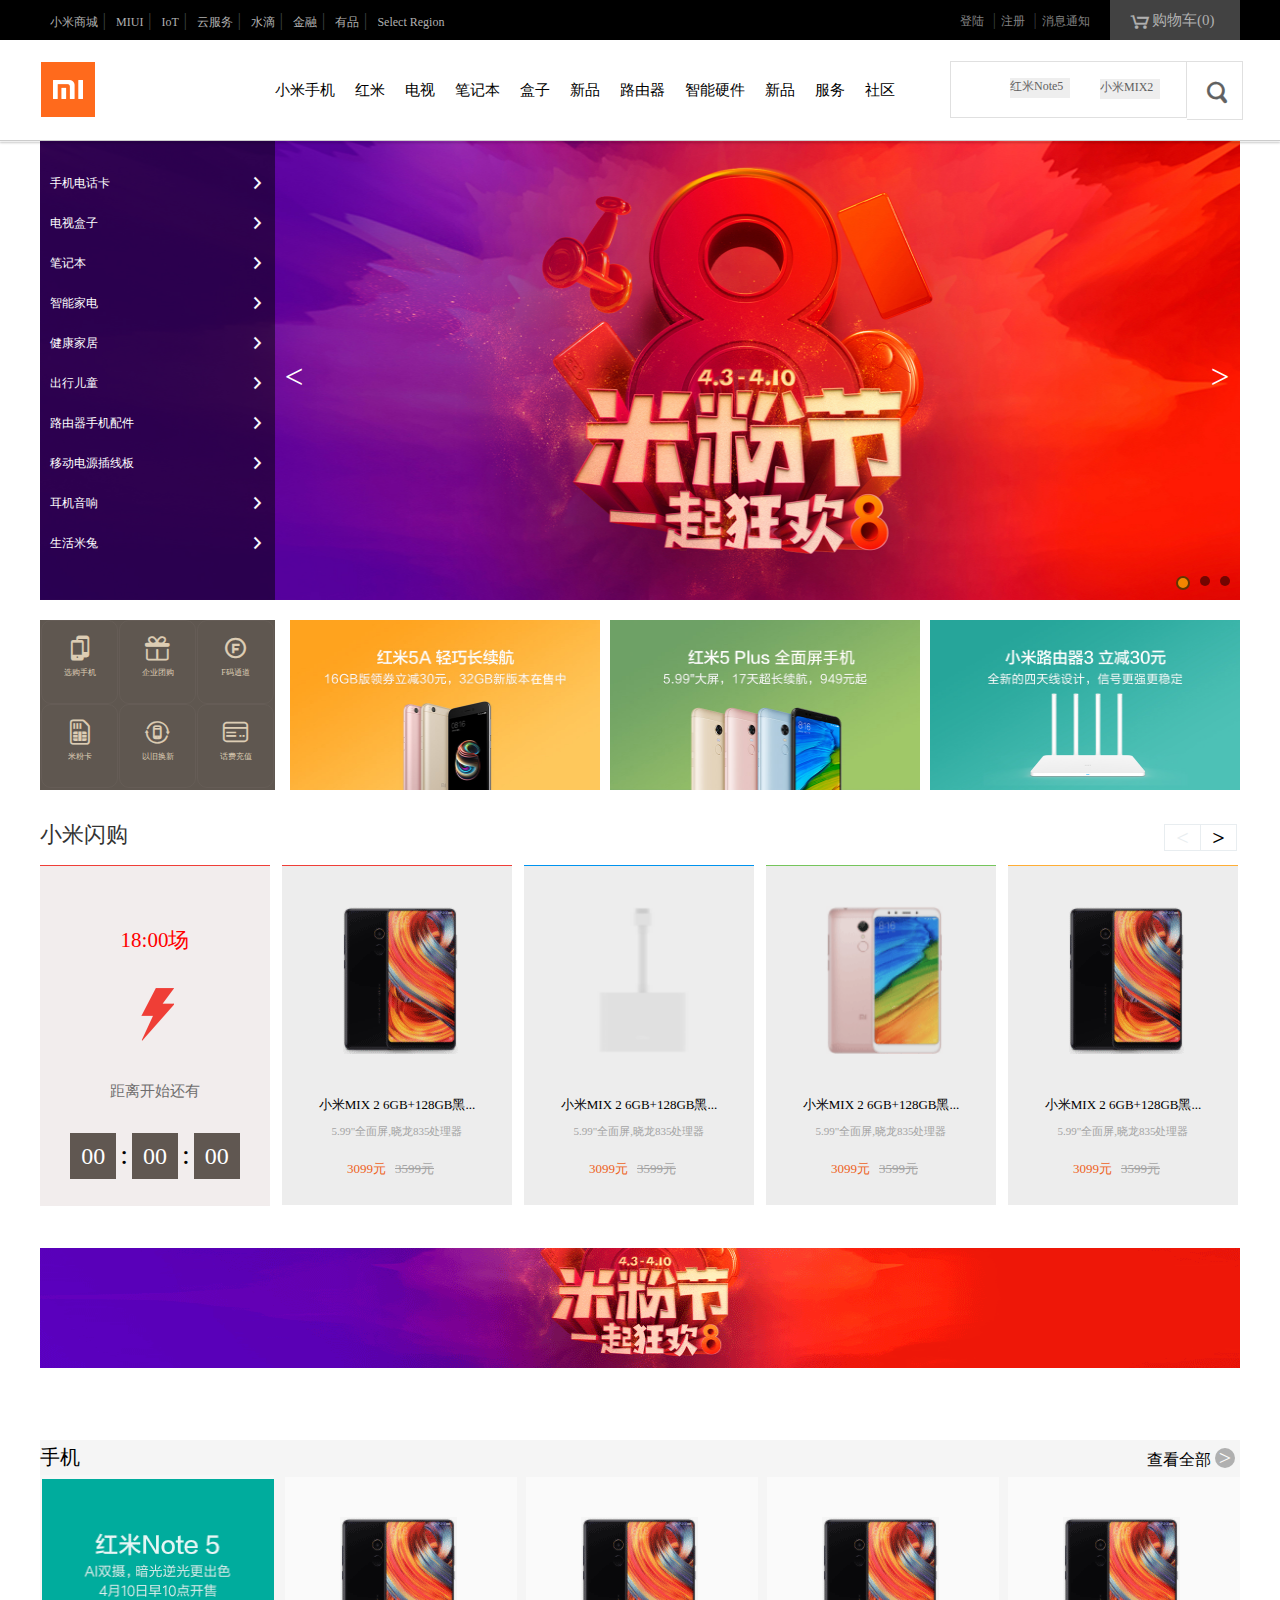
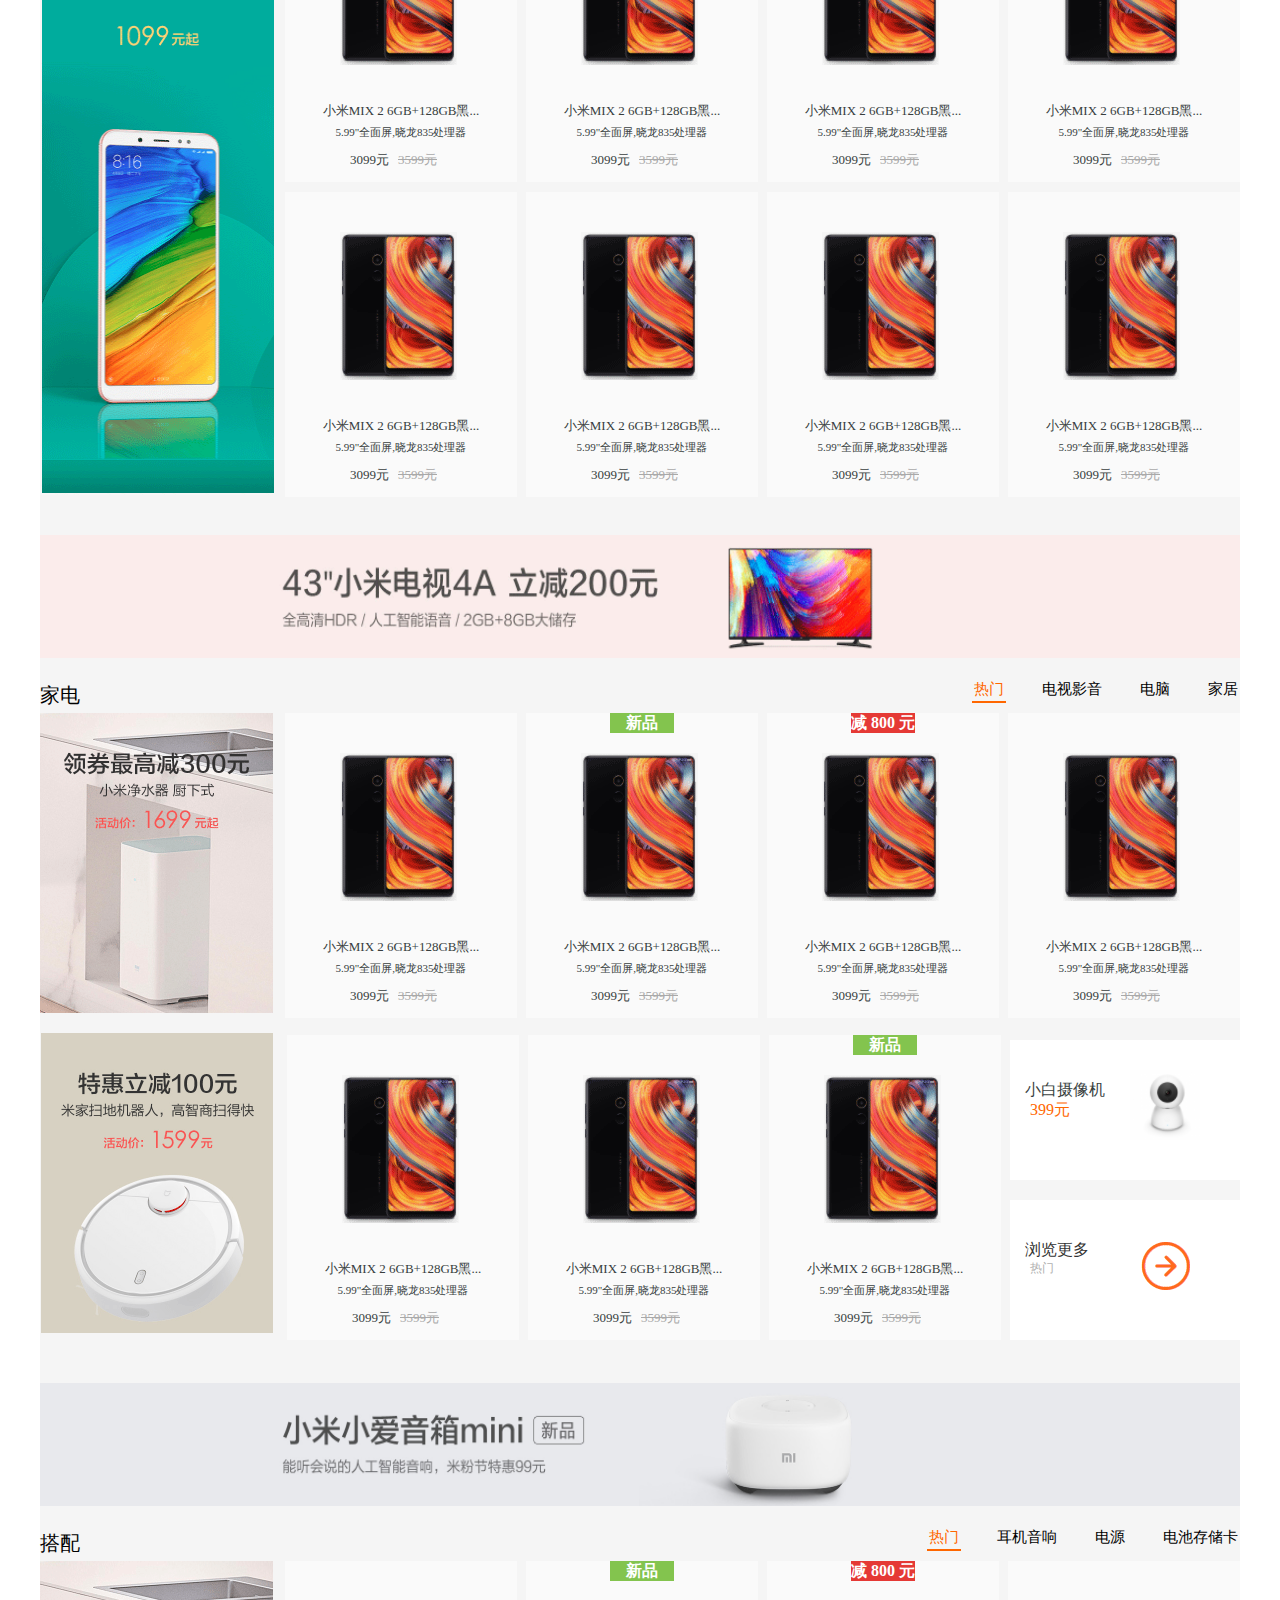
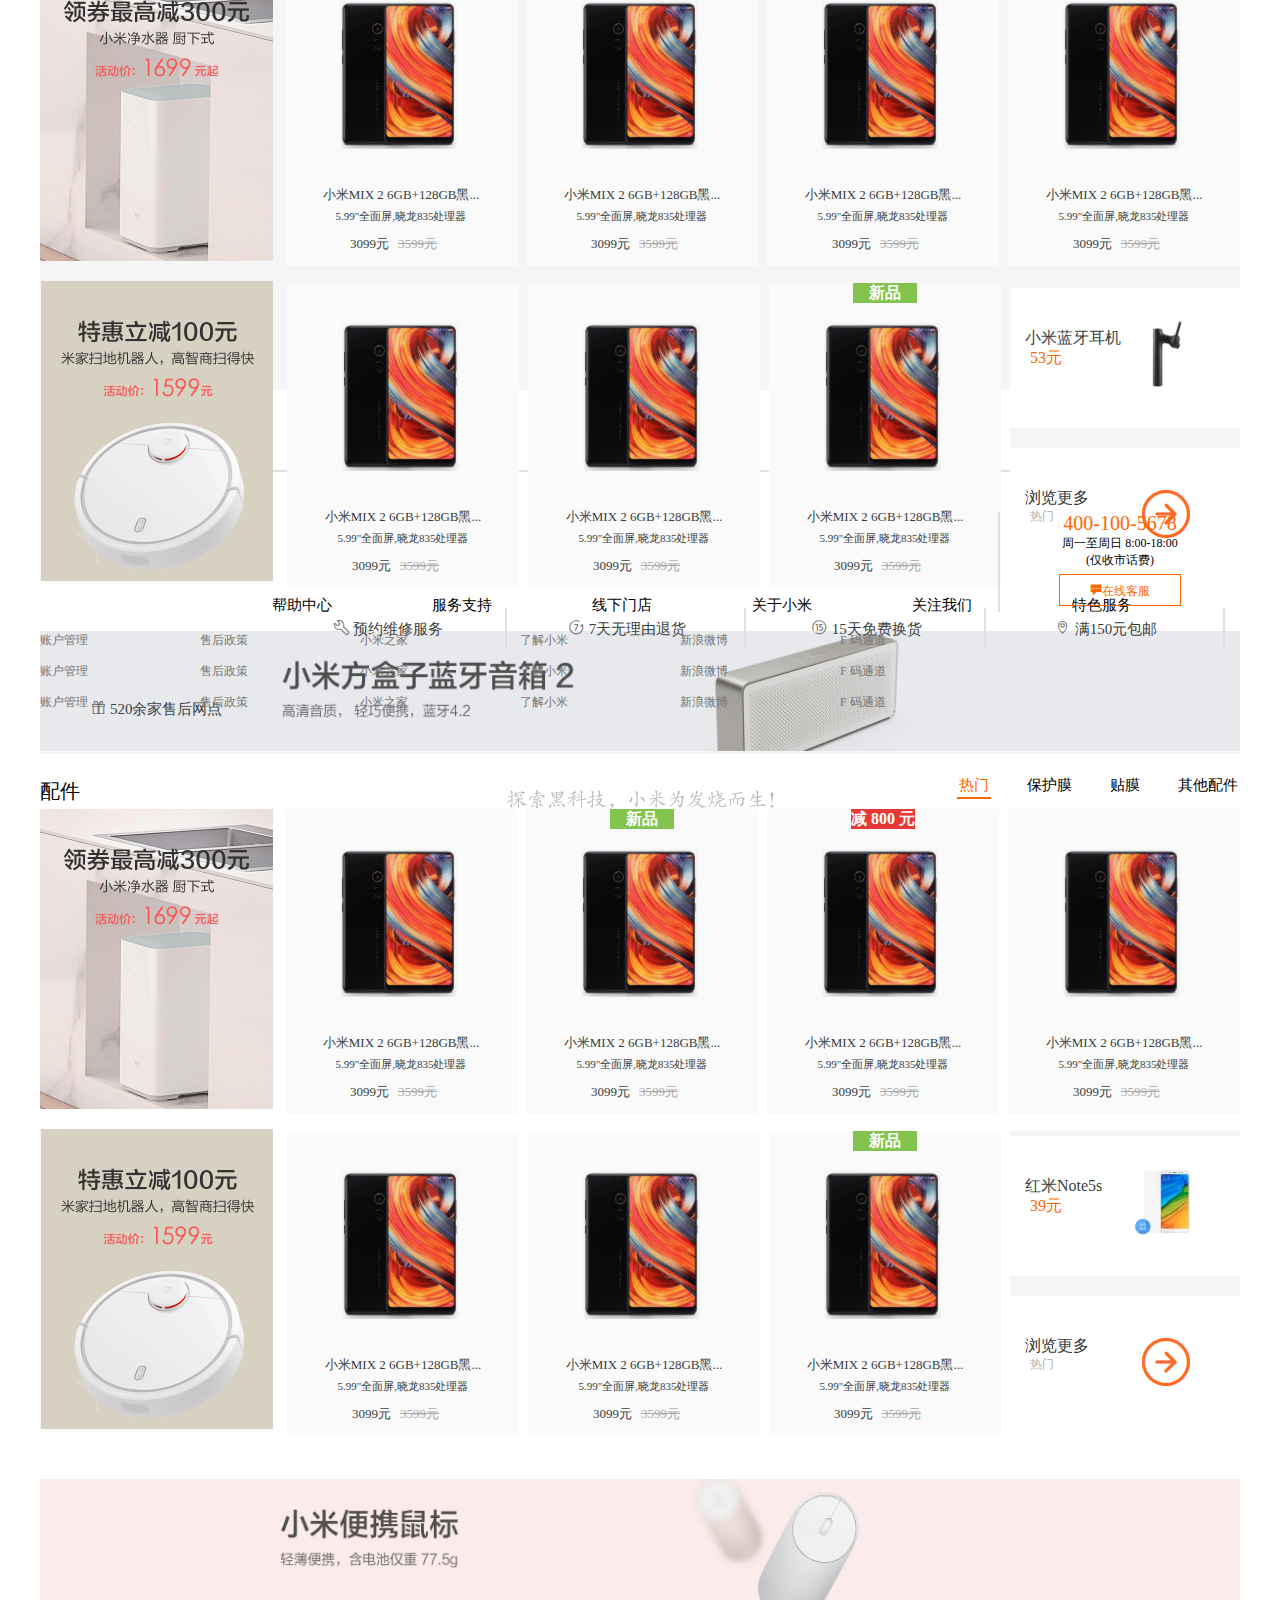
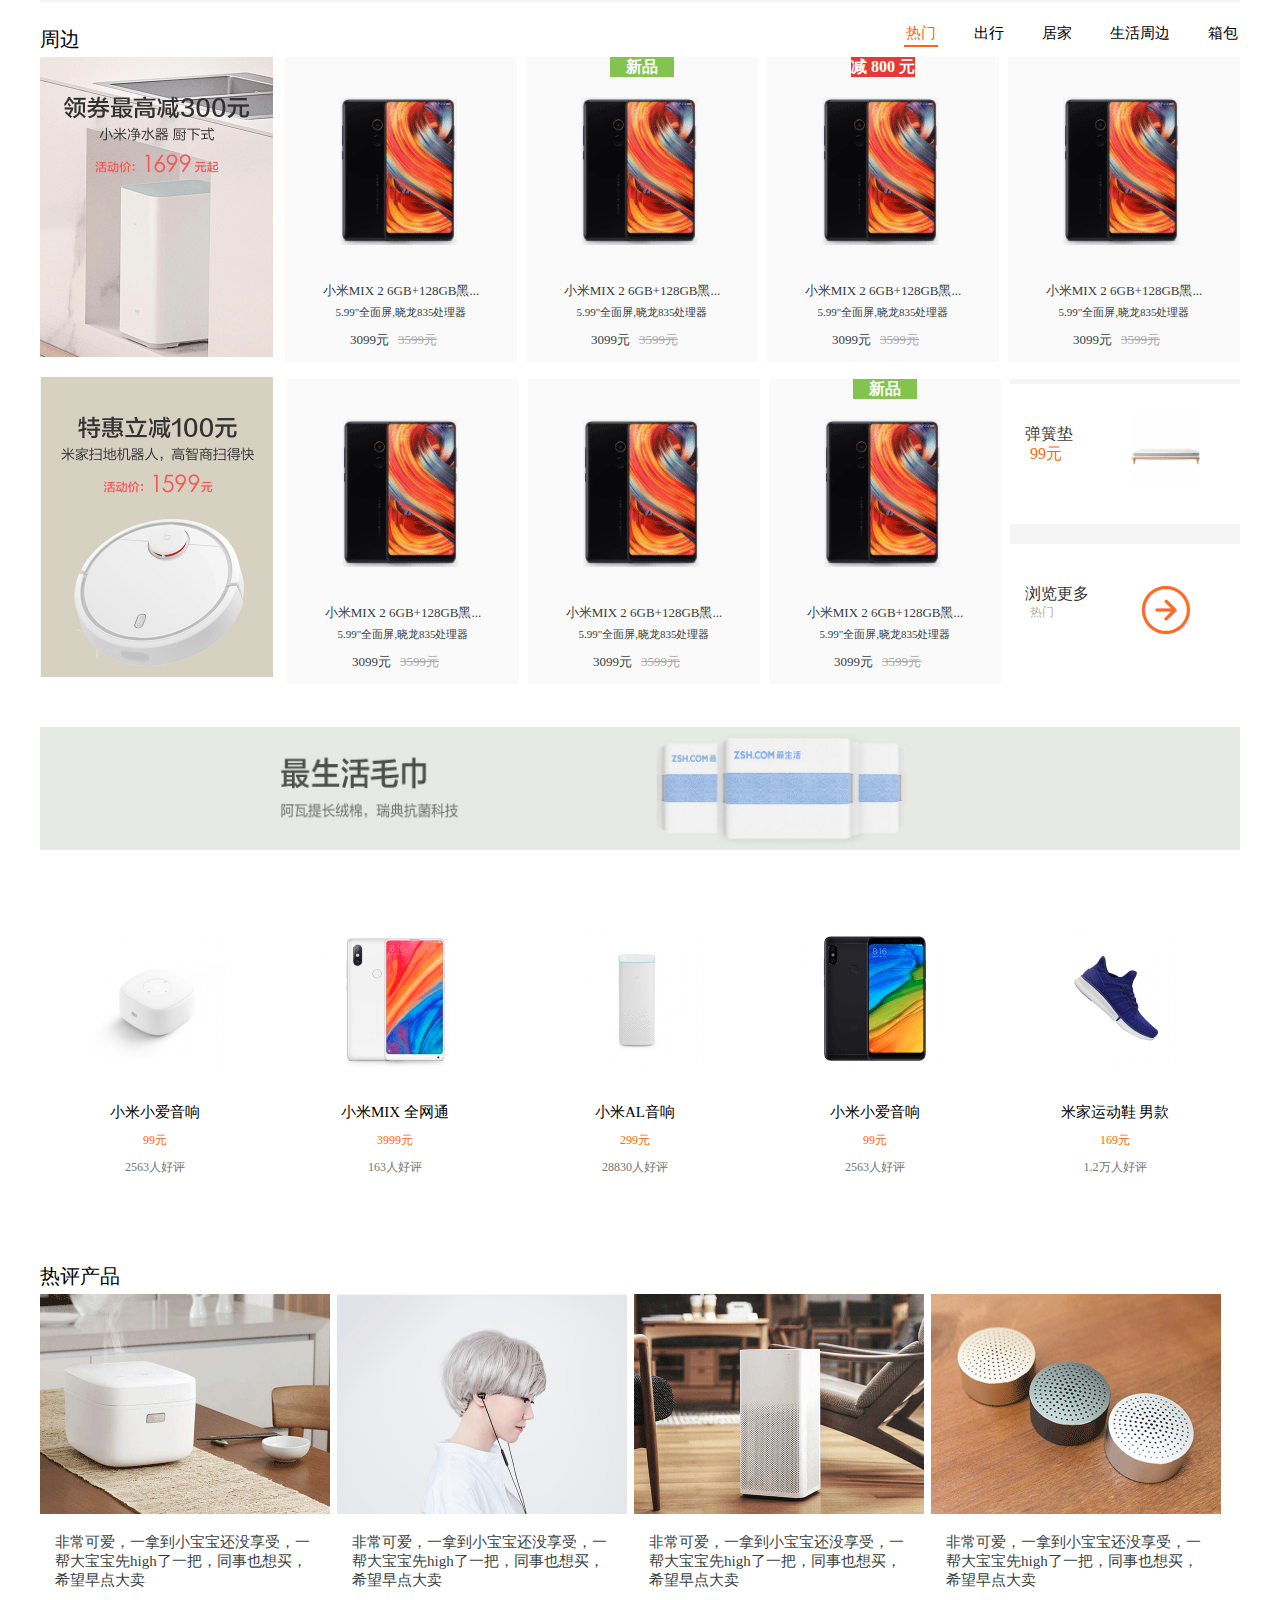
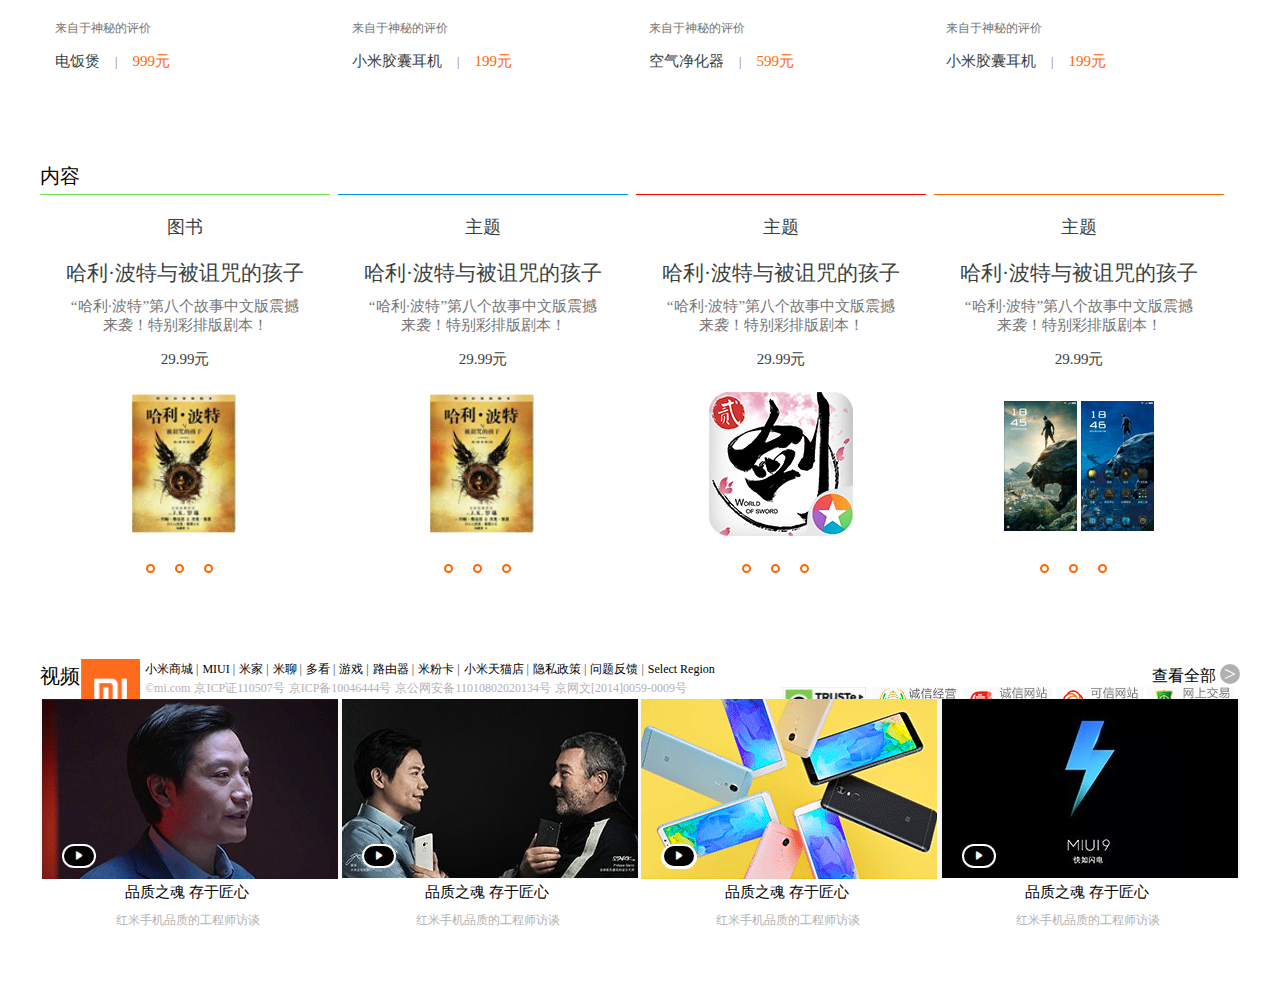
==== mi -dazuoye/index.html @ 3f73298d "mizuoye" ====
<!DOCTYPE html>
<html>
<head>
	<title>小米</title>
	<link rel="stylesheet" type="text/css" href="./css/index.css">
	<link rel="stylesheet" type="text/css" href="./css/font.css">
	<link rel="stylesheet" href="css/reset.css">
	<link rel="stylesheet" href="css/carousel.css">

</head>
<body>
	<div class="top">
		<div class="contenter">
		<ul class="biao1">


			<li><a href="#">小米商城</a> <span>|</span></li>
			<li><a href="#">MIUI</a> <span>|</span></li>
			<li><a href="#">IoT</a> <span>|</span></li>
			<li><a href="#">云服务</a> <span>|</span></li>
			<li><a href="#">水滴</a> <span>|</span></li>
			<li><a href="#">金融</a> <span>|</span></li>
			<li><a href="#">有品</a> <span>|</span></li>
			<li><a href="#">Select Region</a></li>
		</ul>
		<div class="cart-box">
			<div class="cart">
				<a href="#">
				    <i class="iconfont">&#xe60c;</i>
				    <div class="">购物车(0)</div>
				</a>
			</div>
			<div class="cart-content">
				<div class="loader"></div>
				<span class="empty-cart">购物车中没有商品</span>
			</div>
		</div>
		<div class="user">
		<ul>
			<li><a href="#">登陆</a> <span>|</span></li>
			<li><a href="#">注册</a> <span>|</span></li>
			<li><a href="#">消息通知</a> </li>
		</ul></div>
		
	</div>
<!-- 第一部分结束 -->



	<div class="head contenter">
		<div class="logo">
			<h1>  <a href="#"></a></h1>
		</div>
		<div class="nev">
			  <ul>
			  	<li><a href="">小米手机</a></li>
			  	<li><a href="">红米</a></li>
			  	<li><a href="">电视</a></li>
			  	<li><a href="">笔记本</a></li>	
				<li><a href="">盒子</a></li>
			  	<li><a href="">新品</a></li>
			  	<li><a href="">路由器</a></li>
			  	<li><a href="">智能硬件</a></li>
			  	<li><a href="">新品</a></li>
			  	<li><a href="">服务</a></li>
			  	<li><a href="">社区</a></li>
			  </ul>
			<div class="search">
				<input type="text" name="">
				<a href="#"> <span class="iconfont">&#xe616;</span> </a>
				<a href="#" class="mi1">红米Note5</a>
				<a href="#" class="mi2">小米MIX2</a>
				<ul class="list">
					<li>
						<span>小米</span>
						<span>52件</span>
					</li>
					<li>
						<span>小米</span>
						<span>52件</span>
					</li>
					<li>
						<span>小米</span>
						<span>52件</span>
					</li>
					<li>
						<span>小米</span>
						<span>52件</span>
					</li>
					<li>
						<span>小米</span>
						<span>52件</span>
					</li>
					<li>
						<span>小米</span>
						<span>52件</span>
					</li>
				</ul>
			</div>
		</div>
		<div class="nev-content">
			<div class="contenter">
				<div class="loader">	</div>
				<ul>
					<!-- <li>
						<div class="img-box">
							<img src="images/9_01.gif" alt="">
						</div>
						<p class="name">小米MIX 2S</p>
						<p class="price">3299元起</p>
						<span class="tag">热门</span>
					</li> -->
					
				
				</ul>
			</div>			
		</div>
		
	</div>
	<!-- — -logo-结束-->
	<div class="hot contenter">
		<div class="max">
				<div id="Carousel"></div>
			<ul class="list">
				<li><a href="#">手机电话卡</a><span class="iconfont">&#xe623;</span></li>
				<li><a href="#">电视盒子</a><span class="iconfont">&#xe623;</span></li>
				<li><a href="#">笔记本</a><span class="iconfont">&#xe623;</span></li>
				<li><a href="#">智能家电</a><span class="iconfont">&#xe623;</span></li>
				<li><a href="#">健康家居</a><span class="iconfont">&#xe623;</span></li>
				<li><a href="#">出行儿童</a><span class="iconfont">&#xe623;</span></li>
				<li><a href="#">路由器手机配件</a><span class="iconfont">&#xe623;</span></li>
				<li><a href="#">移动电源插线板</a><span class="iconfont">&#xe623;</span></li>
				<li><a href="#">耳机音响</a><span class="iconfont">&#xe623;</span></li>
				<li><a href="#">生活米兔</a><span class="iconfont">&#xe623;</span></li>
			</ul>
			<div class="max-content">
			<!-- 	<ul>
					<li>
						<img src="images/9_01.gif" alt="">
			
						<a href="#">小米MIX 2s</a>
					</li>
					<li>
						<img src="images/9_01.gif" alt="">
		
						<a href="#">小米MIX 2s</a>
					</li>
					<li>
						<img src="images/9_01.gif" alt="">
		
						<a href="#">小米MIX 2s</a>
					</li>
					<li>
						<img src="images/9_01.gif" alt="">
		
						<a href="#">小米MIX 2s</a>
					</li>
					<li>
						<img src="images/9_01.gif" alt="">
		
						<a href="#">小米MIX 2s</a>
					</li>
					<li>
						<img src="images/9_01.gif" alt="">
		
						<a href="#">小米MIX 2s</a>
					</li>
					<li>
						<img src="images/9_01.gif" alt="">
		
						<a href="#">小米MIX 2s</a>
					</li>
					<li>
						<img src="images/9_01.gif" alt="">
		
						<a href="#">小米MIX 2s</a>
					</li>
					<li>
						<img src="images/9_01.gif" alt="">
		
						<a href="#">小米MIX 2s</a>
					</li>
					<li>
						<img src="images/9_01.gif" alt="">
		
						<a href="#">小米MIX 2s</a>
					</li>
					<li>
						<img src="images/9_01.gif" alt="">
		
						<a href="#">小米MIX 2s</a>
					</li>
					<li>
						<img src="images/9_01.gif" alt="">
		
						<a href="#">小米MIX 2s</a>
					</li>
					<li>
						<img src="images/9_01.gif" alt="">
		
						<a href="#">小米MIX 2s</a>
					</li>
					<li>
						<img src="images/9_01.gif" alt="">
		
						<a href="#">小米MIX 2s</a>
					</li>
					<li>
						<img src="images/9_01.gif" alt="">
		
						<a href="#">小米MIX 2s</a>
					</li>
					<li>
						<img src="images/9_01.gif" alt="">
		
						<a href="#">小米MIX 2s</a>
					</li>
					<li>
						<img src="images/9_01.gif" alt="">
		
						<a href="#">小米MIX 2s</a>
					</li>
					<li>
						<img src="images/9_01.gif" alt="">
		
						<a href="#">小米MIX 2s</a>
					</li>
					<li>
						<img src="images/9_01.gif" alt="">
		
						<a href="#">小米MIX 2s</a>
					</li>
					<li>
						<img src="images/9_01.gif" alt="">
		
						<a href="#">小米MIX 2s</a>
					</li>

				</ul> -->
				<ul>
					
				</ul>
				
			</div>
			
		</div>
		<!-- 主视图完 -->

		<div class="box clearfix">
			<div class="logo2">
				<ul>
					<li><i class="iconfont">&#xe908;</i><span>选购手机</span></li>
					<li><i class="iconfont">&#xe905;</i><span>企业团购</span></li>
					<li><i class="iconfont">&#xe63f;</i><span>F码通道</span></li>
					<li><i class="iconfont">&#xe906;</i><span>米粉卡</span></li>
					<li><i class="iconfont">&#xe904;</i><span>以旧换新</span></li>
					<li><i class="iconfont">&#xe907;</i><span>话费充值</span></li>
				</ul>
			</div>
			<ul class="three">
				
				<li></li>
				<li></li>
				<li></li>
			</ul>
		
		</div>
		<div class="flashtop ">
			<h2 class="flash">小米闪购</h2>
			<div class="dd">
			<span>&lt;</span><span class="active">&gt;</span>
			</div>
		</div>
			<div class="flash2 ">
				<p class="tim">18:00场</p>
				<img src="./images/8.gif">
				<p class="tims">距离开始还有</p>
				<span class="time" >00</span>
				<span class="time2">:</span>
				<span class="time">44</span>
				<span class="time2">:</span>
				<span class="time">32</span>

			</div>
			<div class="product">
				<ul class="flash3">
					<li>
						<img src="./images/9_01.gif">
						<span class="wt1">小米MIX 2 6GB+128GB黑...</span>
						<span class="wt2">5.99"全面屏,晓龙835处理器</span>
						<span class="wt3">3099元</span>		
						<del class="wt4">3599元</del>
						<div class="hand"> <a href="#"></a></div>
					</li>
					<li>
						<img src="./images/9_03.gif">
						<span class="wt1">小米MIX 2 6GB+128GB黑...</span>
						<span class="wt2">5.99"全面屏,晓龙835处理器</span>
						<span class="wt3">3099元</span>		
						<del class="wt4">3599元</del>
						<div class="hand"> <a href="#"></a></div>
					</li>
					<li>
						<img src="./images/9_02.gif">
						<span class="wt1">小米MIX 2 6GB+128GB黑...</span>
						<span class="wt2">5.99"全面屏,晓龙835处理器</span>
						<span class="wt3">3099元</span>		
						<del class="wt4">3599元</del>
						<div class="hand"> <a href="#"></a></div>
					</li>
					<li>					
						<img src="./images/9_01.gif">
						<span class="wt1">小米MIX 2 6GB+128GB黑...</span>
						<span class="wt2">5.99"全面屏,晓龙835处理器</span>
						<span class="wt3">3099元</span>		
						<del class="wt4">3599元</del>
						<div class="hand"> <a href="#"></a></div>
					</li>
					<li>					
						<img src="./images/9_01.gif">
						<span class="wt1">小米MIX 2 6GB+128GB黑...</span>
						<span class="wt2">5.99"全面屏,晓龙835处理器</span>
						<span class="wt3">3099元</span>		
						<del class="wt4">3599元</del>
						<div class="hand"> <a href="#"></a></div>
					</li>
					<li>					
						<img src="./images/9_01.gif">
						<span class="wt1">小米MIX 2 6GB+128GB黑...</span>
						<span class="wt2">5.99"全面屏,晓龙835处理器</span>
						<span class="wt3">3099元</span>		
						<del class="wt4">3599元</del>
						<div class="hand"> <a href="#"></a></div>
					</li>
					<li>					
						<img src="./images/9_03.gif">
						<span class="wt1">小米MIX 2 6GB+128GB黑...</span>
						<span class="wt2">5.99"全面屏,晓龙835处理器</span>
						<span class="wt3">3099元</span>		
						<del class="wt4">3599元</del>
						<div class="hand"> <a href="#"></a></div>
					</li>
					<li>					
						<img src="./images/9_02.gif">
						<span class="wt1">小米MIX 2 6GB+128GB黑...</span>
						<span class="wt2">5.99"全面屏,晓龙835处理器</span>
						<span class="wt3">3099元</span>		
						<del class="wt4">3599元</del>
						<div class="hand"> <a href="#"></a></div>
					</li>
				</ul>
			</div>
			<div class="ad1"><img src="./images/10.gif"></div>
	</div>
	<div class="body contenter">
		<div class="title1">
			<span> 手机</span>
			<span>查看全部
				<p>></p>
			</span>
		</div>
		<div class="hong">
			<div class="hong1"> <img src="./images/11.gif"></div>
			<ul>
				<li class="body-mi">
					<img src="./images/9_01.gif">
					<span class="wt1">小米MIX 2 6GB+128GB黑...</span>
					<span class="wt2">5.99"全面屏,晓龙835处理器</span>
					<span class="wt3">3099元</span>		
					<del class="wt4">3599元</del>
					<div class="hand"> <a href="#"></a></div>
					
				</li>
				<li class="body-mi">
					<img src="./images/9_01.gif">
					<span class="wt1">小米MIX 2 6GB+128GB黑...</span>
					<span class="wt2">5.99"全面屏,晓龙835处理器</span>
					<span class="wt3">3099元</span>		
					<del class="wt4">3599元</del>
					<div class="hand"> <a href="#"></a></div>
				</li><li class="body-mi">
					<img src="./images/9_01.gif">
					<span class="wt1">小米MIX 2 6GB+128GB黑...</span>
					<span class="wt2">5.99"全面屏,晓龙835处理器</span>
					<span class="wt3">3099元</span>		
					<del class="wt4">3599元</del>
					<div class="hand"> <a href="#"></a></div>
				</li><li class="body-mi">
					<img src="./images/9_01.gif">
					<span class="wt1">小米MIX 2 6GB+128GB黑...</span>
					<span class="wt2">5.99"全面屏,晓龙835处理器</span>
					<span class="wt3">3099元</span>		
					<del class="wt4">3599元</del>
					<div class="hand"> <a href="#"></a></div>
				</li>
				<li class="body-mi">
					<img src="./images/9_01.gif">
					<span class="wt1">小米MIX 2 6GB+128GB黑...</span>
					<span class="wt2">5.99"全面屏,晓龙835处理器</span>
					<span class="wt3">3099元</span>		
					<del class="wt4">3599元</del>
					<div class="hand"> <a href="#"></a></div>

				</li>
				<li class="body-mi">
					<img src="./images/9_01.gif">
					<span class="wt1">小米MIX 2 6GB+128GB黑...</span>
					<span class="wt2">5.99"全面屏,晓龙835处理器</span>
					<span class="wt3">3099元</span>		
					<del class="wt4">3599元</del>
					<div class="hand"> <a href="#"></a></div>
				</li><li class="body-mi">
					<img src="./images/9_01.gif">
					<span class="wt1">小米MIX 2 6GB+128GB黑...</span>
					<span class="wt2">5.99"全面屏,晓龙835处理器</span>
					<span class="wt3">3099元</span>		
					<del class="wt4">3599元</del>
					<div class="hand"> <a href="#"></a></div>
				</li><li class="body-mi">
					<img src="./images/9_01.gif">
					<span class="wt1">小米MIX 2 6GB+128GB黑...</span>
					<span class="wt2">5.99"全面屏,晓龙835处理器</span>
					<span class="wt3">3099元</span>		
					<del class="wt4">3599元</del>
					<div class="hand"> <a href="#"></a></div>
				</li>
			</ul>
		</div>
<div class="ad2"><img src="./images/ad_03.gif"></div>

		<div class="title2">
			<span> 家电</span>
			<ul>
				<li class="active">热门</li>
				<li>电视影音</li>
				<li>电脑</li>
				<li>家居</li>
			</ul>
		</div>
		<div class="dian">
			<div  class="boxleft">
				<div class="dian1"> <img src="./images/12_19.gif"></div>
				<div class="dian1"> <img src="./images/12.gif"></div>
			</div>
		    <ul>
				<li class="body-mi">
					<img src="./images/9_01.gif">
					<span class="wt1">小米MIX 2 6GB+128GB黑...</span>
					<span class="wt2">5.99"全面屏,晓龙835处理器</span>
					<span class="wt3">3099元</span>		
					<del class="wt4">3599元</del>
					<div class="hand"> <a href="#"></a></div>
					<div class="float"> <a href="#">不错，打算再买一个。 <p>来自一个智障用户</p>    </a></div>
					
				</li><li class="body-mi  flag off-flag">
					<img src="./images/9_01.gif">
					<span class="wt1">小米MIX 2 6GB+128GB黑...</span>
					<span class="wt2">5.99"全面屏,晓龙835处理器</span>
					<span class="wt3">3099元</span>		
					<del class="wt4">3599元</del>
					<div class="hand"> <a href="#"></a></div>
					<div class="float"> <a href="#">不错，打算再买一个。 <p>来自一个智障用户</p>    </a></div>
				</li>
			</li><li class="body-mi  flag  new-flag">
					<img src="./images/9_01.gif">
					<span class="wt1">小米MIX 2 6GB+128GB黑...</span>
					<span class="wt2">5.99"全面屏,晓龙835处理器</span>
					<span class="wt3">3099元</span>		
					<del class="wt4">3599元</del>
					<div class="hand"> <a href="#"></a></div>
					<div class="float"> <a href="#">不错，打算再买一个。 <p>来自一个智障用户</p>    </a></div>

				</li></li><li class="body-mi">
					<img src="./images/9_01.gif">
					<span class="wt1">小米MIX 2 6GB+128GB黑...</span>
					<span class="wt2">5.99"全面屏,晓龙835处理器</span>
					<span class="wt3">3099元</span>		
					<del class="wt4">3599元</del>
					<div class="hand"> <a href="#"></a></div>
					<div class="float"> <a href="#">不错，打算再买一个。 <p>来自一个智障用户</p>    </a></div>

				</li></li><li class="body-mi">
					<div  class="boxtop">
					
						<span class="zi">小白摄像机</span>
						<span class="price">399元</span>
						
					
						<img src="./images/13.1.gif">
				
						<div class="hand1"> <a href="#"></a></div>
					</div>
					
					<div class="boxbtm">
						<span class="zi">浏览更多</span>
						<span class="price">热门</span>
						
					
						<img src="./images/13.gif">
				
						<div class="hand1"> <a href="#"></a></div>
					</div>
					
				</li></li><li class="body-mi flag new-flag">
					<img src="./images/9_01.gif">
					<span class="wt1">小米MIX 2 6GB+128GB黑...</span>
					<span class="wt2">5.99"全面屏,晓龙835处理器</span>
					<span class="wt3">3099元</span>		
					<del class="wt4">3599元</del>
					<div class="hand"> <a href="#"></a></div>
					<div class="float"> <a href="#">不错，打算再买一个。 <p>来自一个智障用户</p>    </a></div>

				</li></li><li class="body-mi">
					<img src="./images/9_01.gif">
					<span class="wt1">小米MIX 2 6GB+128GB黑...</span>
					<span class="wt2">5.99"全面屏,晓龙835处理器</span>
					<span class="wt3">3099元</span>		
					<del class="wt4">3599元</del>
					<div class="hand"> <a href="#"></a></div>
					<div class="float"> <a href="#">不错，打算再买一个。 <p>来自一个智障用户</p>    </a></div>

				</li></li><li class="body-mi">
					<img src="./images/9_01.gif">
					<span class="wt1">小米MIX 2 6GB+128GB黑...</span>
					<span class="wt2">5.99"全面屏,晓龙835处理器</span>
					<span class="wt3">3099元</span>		
					<del class="wt4">3599元</del>
					<div class="hand"> <a href="#"></a></div>
					<div class="float"> <a href="#">不错，打算再买一个。 <p>来自一个智障用户</p>    </a></div>


				</li>
		</div>
		<div class="ad3"><img src="./images/ad_04.gif"></div>

	<div class="title2">
			<span> 搭配</span>
			<ul>
				<li>热门</li>
				<li>耳机音响</li>
				<li>电源</li>
				<li>电池存储卡</li>
			</ul>
		</div>
		<div class="dian">
			<div  class="boxleft">
				<div class="dian1"> <img src="./images/12_19.gif"></div>
				<div class="dian1"> <img src="./images/12.gif"></div>
			</div>
		    <ul>
				<li class="body-mi">
					<img src="./images/9_01.gif">
					<span class="wt1">小米MIX 2 6GB+128GB黑...</span>
					<span class="wt2">5.99"全面屏,晓龙835处理器</span>
					<span class="wt3">3099元</span>		
					<del class="wt4">3599元</del>
					<div class="hand"> <a href="#"></a></div>
					<div class="float"> <a href="#">不错，打算再买一个。 <p>来自一个智障用户</p>    </a></div>
					
				</li><li class="body-mi  flag off-flag">
					<img src="./images/9_01.gif">
					<span class="wt1">小米MIX 2 6GB+128GB黑...</span>
					<span class="wt2">5.99"全面屏,晓龙835处理器</span>
					<span class="wt3">3099元</span>		
					<del class="wt4">3599元</del>
					<div class="hand"> <a href="#"></a></div>
					<div class="float"> <a href="#">不错，打算再买一个。 <p>来自一个智障用户</p>    </a></div>
				</li>
			</li><li class="body-mi  flag  new-flag">
					<img src="./images/9_01.gif">
					<span class="wt1">小米MIX 2 6GB+128GB黑...</span>
					<span class="wt2">5.99"全面屏,晓龙835处理器</span>
					<span class="wt3">3099元</span>		
					<del class="wt4">3599元</del>
					<div class="hand"> <a href="#"></a></div>
					<div class="float"> <a href="#">不错，打算再买一个。 <p>来自一个智障用户</p>    </a></div>

				</li></li><li class="body-mi">
					<img src="./images/9_01.gif">
					<span class="wt1">小米MIX 2 6GB+128GB黑...</span>
					<span class="wt2">5.99"全面屏,晓龙835处理器</span>
					<span class="wt3">3099元</span>		
					<del class="wt4">3599元</del>
					<div class="hand"> <a href="#"></a></div>
					<div class="float"> <a href="#">不错，打算再买一个。 <p>来自一个智障用户</p>    </a></div>

				</li></li><li class="body-mi">
					<div  class="boxtop">
					
						<span class="zi">小米蓝牙耳机</span>
						<span class="price">53元</span>
						
					
						<img src="./images/13_2.gif">
				
						<div class="hand1"> <a href="#"></a></div>
					</div>
					
					<div class="boxbtm">
						<span class="zi">浏览更多</span>
						<span class="price">热门</span>
						
					
						<img src="./images/13.gif">
				
						<div class="hand1"> <a href="#"></a></div>
					</div>
					
				</li></li><li class="body-mi flag new-flag">
					<img src="./images/9_01.gif">
					<span class="wt1">小米MIX 2 6GB+128GB黑...</span>
					<span class="wt2">5.99"全面屏,晓龙835处理器</span>
					<span class="wt3">3099元</span>		
					<del class="wt4">3599元</del>
					<div class="hand"> <a href="#"></a></div>
					<div class="float"> <a href="#">不错，打算再买一个。 <p>来自一个智障用户</p>    </a></div>

				</li></li><li class="body-mi">
					<img src="./images/9_01.gif">
					<span class="wt1">小米MIX 2 6GB+128GB黑...</span>
					<span class="wt2">5.99"全面屏,晓龙835处理器</span>
					<span class="wt3">3099元</span>		
					<del class="wt4">3599元</del>
					<div class="hand"> <a href="#"></a></div>
					<div class="float"> <a href="#">不错，打算再买一个。 <p>来自一个智障用户</p>    </a></div>

				</li></li><li class="body-mi">
					<img src="./images/9_01.gif">
					<span class="wt1">小米MIX 2 6GB+128GB黑...</span>
					<span class="wt2">5.99"全面屏,晓龙835处理器</span>
					<span class="wt3">3099元</span>		
					<del class="wt4">3599元</del>
					<div class="hand"> <a href="#"></a></div>
					<div class="float"> <a href="#">不错，打算再买一个。 <p>来自一个智障用户</p>    </a></div>


				</li>
		</div>
		<div class="ad3 "><img src="./images/ad_06.gif"></div>
<div class="title2">
			<span> 配件</span>
			<ul>
				<li>热门</li>
				<li>保护膜</li>
				<li>贴膜</li>
				<li>其他配件</li>
			</ul>
		</div>
		<div class="dian">
			<div  class="boxleft">
				<div class="dian1"> <img src="./images/12_19.gif"></div>
				<div class="dian1"> <img src="./images/12.gif"></div>
			</div>
		    <ul>
				<li class="body-mi">
					<img src="./images/9_01.gif">
					<span class="wt1">小米MIX 2 6GB+128GB黑...</span>
					<span class="wt2">5.99"全面屏,晓龙835处理器</span>
					<span class="wt3">3099元</span>		
					<del class="wt4">3599元</del>
					<div class="hand"> <a href="#"></a></div>
					<div class="float"> <a href="#">不错，打算再买一个。 <p>来自一个智障用户</p>    </a></div>
					
				</li><li class="body-mi  flag off-flag">
					<img src="./images/9_01.gif">
					<span class="wt1">小米MIX 2 6GB+128GB黑...</span>
					<span class="wt2">5.99"全面屏,晓龙835处理器</span>
					<span class="wt3">3099元</span>		
					<del class="wt4">3599元</del>
					<div class="hand"> <a href="#"></a></div>
					<div class="float"> <a href="#">不错，打算再买一个。 <p>来自一个智障用户</p>    </a></div>
				</li>
			</li><li class="body-mi  flag  new-flag">
					<img src="./images/9_01.gif">
					<span class="wt1">小米MIX 2 6GB+128GB黑...</span>
					<span class="wt2">5.99"全面屏,晓龙835处理器</span>
					<span class="wt3">3099元</span>		
					<del class="wt4">3599元</del>
					<div class="hand"> <a href="#"></a></div>
					<div class="float"> <a href="#">不错，打算再买一个。 <p>来自一个智障用户</p>    </a></div>

				</li></li><li class="body-mi">
					<img src="./images/9_01.gif">
					<span class="wt1">小米MIX 2 6GB+128GB黑...</span>
					<span class="wt2">5.99"全面屏,晓龙835处理器</span>
					<span class="wt3">3099元</span>		
					<del class="wt4">3599元</del>
					<div class="hand"> <a href="#"></a></div>
					<div class="float"> <a href="#">不错，打算再买一个。 <p>来自一个智障用户</p>    </a></div>

				</li></li><li class="body-mi">
					<div  class="boxtop">
					
						<span class="zi">红米Note5s</span>
						<span class="price">39元</span>
						
					
						<img src="./images/13_3.gif">
				
						<div class="hand1"> <a href="#"></a></div>
					</div>
					
					<div class="boxbtm">
						<span class="zi">浏览更多</span>
						<span class="price">热门</span>
						
					
						<img src="./images/13.gif">
				
						<div class="hand1"> <a href="#"></a></div>
					</div>
					
				</li></li><li class="body-mi flag new-flag">
					<img src="./images/9_01.gif">
					<span class="wt1">小米MIX 2 6GB+128GB黑...</span>
					<span class="wt2">5.99"全面屏,晓龙835处理器</span>
					<span class="wt3">3099元</span>		
					<del class="wt4">3599元</del>
					<div class="hand"> <a href="#"></a></div>
					<div class="float"> <a href="#">不错，打算再买一个。 <p>来自一个智障用户</p>    </a></div>

				</li></li><li class="body-mi">
					<img src="./images/9_01.gif">
					<span class="wt1">小米MIX 2 6GB+128GB黑...</span>
					<span class="wt2">5.99"全面屏,晓龙835处理器</span>
					<span class="wt3">3099元</span>		
					<del class="wt4">3599元</del>
					<div class="hand"> <a href="#"></a></div>
					<div class="float"> <a href="#">不错，打算再买一个。 <p>来自一个智障用户</p>    </a></div>

				</li></li><li class="body-mi">
					<img src="./images/9_01.gif">
					<span class="wt1">小米MIX 2 6GB+128GB黑...</span>
					<span class="wt2">5.99"全面屏,晓龙835处理器</span>
					<span class="wt3">3099元</span>		
					<del class="wt4">3599元</del>
					<div class="hand"> <a href="#"></a></div>
					<div class="float"> <a href="#">不错，打算再买一个。 <p>来自一个智障用户</p>    </a></div>


				</li>
		</div>
		<div class="ad3 "><img src="./images/ad_07.gif"></div>
		<div class="title2">
			<span> 周边</span>
			<ul>
				<li>热门</li>
				<li>出行</li>
				<li>居家</li>
				<li>生活周边</li>
				<li>箱包</li>
			</ul>
		</div>
		<div class="dian">
			<div  class="boxleft">
				<div class="dian1"> <img src="./images/12_19.gif"></div>
				<div class="dian1"> <img src="./images/12.gif"></div>
			</div>
		    <ul>
				<li class="body-mi">
					<img src="./images/9_01.gif">
					<span class="wt1">小米MIX 2 6GB+128GB黑...</span>
					<span class="wt2">5.99"全面屏,晓龙835处理器</span>
					<span class="wt3">3099元</span>		
					<del class="wt4">3599元</del>
					<div class="hand"> <a href="#"></a></div>
					<div class="float"> <a href="#">不错，打算再买一个。 <p>来自一个智障用户</p>    </a></div>
					
				</li><li class="body-mi  flag off-flag">
					<img src="./images/9_01.gif">
					<span class="wt1">小米MIX 2 6GB+128GB黑...</span>
					<span class="wt2">5.99"全面屏,晓龙835处理器</span>
					<span class="wt3">3099元</span>		
					<del class="wt4">3599元</del>
					<div class="hand"> <a href="#"></a></div>
					<div class="float"> <a href="#">不错，打算再买一个。 <p>来自一个智障用户</p>    </a></div>
				</li>
			</li><li class="body-mi  flag  new-flag">
					<img src="./images/9_01.gif">
					<span class="wt1">小米MIX 2 6GB+128GB黑...</span>
					<span class="wt2">5.99"全面屏,晓龙835处理器</span>
					<span class="wt3">3099元</span>		
					<del class="wt4">3599元</del>
					<div class="hand"> <a href="#"></a></div>
					<div class="float"> <a href="#">不错，打算再买一个。 <p>来自一个智障用户</p>    </a></div>

				</li></li><li class="body-mi">
					<img src="./images/9_01.gif">
					<span class="wt1">小米MIX 2 6GB+128GB黑...</span>
					<span class="wt2">5.99"全面屏,晓龙835处理器</span>
					<span class="wt3">3099元</span>		
					<del class="wt4">3599元</del>
					<div class="hand"> <a href="#"></a></div>
					<div class="float"> <a href="#">不错，打算再买一个。 <p>来自一个智障用户</p>    </a></div>

				</li></li><li class="body-mi">
					<div  class="boxtop">
					
						<span class="zi">弹簧垫</span>
						<span class="price">99元</span>
						
					
						<img src="./images/13_4.gif">
				
						<div class="hand1"> <a href="#"></a></div>
					</div>
					
					<div class="boxbtm">
						<span class="zi">浏览更多</span>
						<span class="price">热门</span>
						
					
						<img src="./images/13.gif">
				
						<div class="hand1"> <a href="#"></a></div>
					</div>
					
				</li></li><li class="body-mi flag new-flag">
					<img src="./images/9_01.gif">
					<span class="wt1">小米MIX 2 6GB+128GB黑...</span>
					<span class="wt2">5.99"全面屏,晓龙835处理器</span>
					<span class="wt3">3099元</span>		
					<del class="wt4">3599元</del>
					<div class="hand"> <a href="#"></a></div>
					<div class="float"> <a href="#">不错，打算再买一个。 <p>来自一个智障用户</p>    </a></div>

				</li></li><li class="body-mi">
					<img src="./images/9_01.gif">
					<span class="wt1">小米MIX 2 6GB+128GB黑...</span>
					<span class="wt2">5.99"全面屏,晓龙835处理器</span>
					<span class="wt3">3099元</span>		
					<del class="wt4">3599元</del>
					<div class="hand"> <a href="#"></a></div>
					<div class="float"> <a href="#">不错，打算再买一个。 <p>来自一个智障用户</p>    </a></div>

				</li></li><li class="body-mi">
					<img src="./images/9_01.gif">
					<span class="wt1">小米MIX 2 6GB+128GB黑...</span>
					<span class="wt2">5.99"全面屏,晓龙835处理器</span>
					<span class="wt3">3099元</span>		
					<del class="wt4">3599元</del>
					<div class="hand"> <a href="#"></a></div>
					<div class="float"> <a href="#">不错，打算再买一个。 <p>来自一个智障用户</p>    </a></div>


				</li>
		</div>
		<div class="ad3 "><img src="./images/ad_08.gif"></div>

		<div class="flashtop ">
			<h2 class="flash">为你推荐</h2>
			<div class="dd">
			<span>&lt;</span><span>&gt;</span>
			</div>
		</div>
		<div class="remd">
			<ul class="re">
				<li>
					<img src="./images/remd_1.gif">
					<span>小米小爱音响</span>
					<span>99元</span>
					<span>2563人好评</span>	
					<div class="hand2"><a href="#"></a></div>
				</li>
				<li>
					<img src="./images/remd_2.gif">
					<span>小米MIX 全网通</span>
					<span>3999元</span>
					<span>163人好评</span>	
				</li><li>
					<img src="./images/remd_3.gif">
					<span>小米AL音响</span>
					<span>299元</span>
					<span>28830人好评</span>	
					<div class="hand2"><a href="#"></a></div>
				</li>
				<li>
					<img src="./images/remd_5.gif">
					<span>小米小爱音响</span>
					<span>99元</span>
					<span>2563人好评</span>	
					<div class="hand2"><a href="#"></a></div>
				</li><li>
					<img src="./images/remd_4.gif">
					<span>米家运动鞋  男款</span>
					<span>169元</span>
					<span>1.2万人好评</span>	
					<div class="hand2"><a href="#"></a></div>
				</li>
			</ul>
			
		</div>
		<div class="title3">
			<span> 热评产品</span>
			<span>
			
			</span>
		</div>
		<div class="hotpin">
			<ul>
				<li><img src="./images/pin_1.gif">
					<span>非常可爱，一拿到小宝宝还没享受，一帮大宝宝先high了一把，同事也想买，希望早点大卖</span>
					<span>来自于神秘的评价</span><span>电饭煲</span><span>|</span><span>999元</span>
				</li>
				<li>
					<img src="./images/pin_2.gif">
					<span>非常可爱，一拿到小宝宝还没享受，一帮大宝宝先high了一把，同事也想买，希望早点大卖</span>
					<span>来自于神秘的评价</span><span>小米胶囊耳机</span><span>|</span><span>199元</span>
				</li>
				<li>
					<img src="./images/pin_3.gif">
					<span>非常可爱，一拿到小宝宝还没享受，一帮大宝宝先high了一把，同事也想买，希望早点大卖</span>
					<span>来自于神秘的评价</span><span>空气净化器</span><span>|</span><span>599元</span>
				</li>
				<li>
					<img src="./images/pin_4.gif">
					<span>非常可爱，一拿到小宝宝还没享受，一帮大宝宝先high了一把，同事也想买，希望早点大卖</span>
					<span>来自于神秘的评价</span><span>小米胶囊耳机</span><span>|</span><span>199元</span>
				</li>
			</ul>
		</div>


		<div class="title3">
			<span> 内容</span>	
			<span>
			
			</span>		
		</div>
		<div class="hotnei">
			<ul>
				<li>
					<span>图书</span>
					<span>哈利·波特与被诅咒的孩子</span>
					<span>“哈利·波特”第八个故事中文版震撼来袭！特别彩排版剧本！ </span>
					<span>29.99元</span>
					<img src="./images/nei_2.gif">
					<div></div><div></div><div></div>
				</li>
				<li>
					<span>主题</span>
					<span>哈利·波特与被诅咒的孩子</span>
					<span>“哈利·波特”第八个故事中文版震撼来袭！特别彩排版剧本！ </span>
					<span>29.99元</span>
						<img src="./images/nei_2.gif">
					<div></div><div></div><div></div>
				</li>
				<li>
					<span>主题</span>
					<span>哈利·波特与被诅咒的孩子</span>
					<span>“哈利·波特”第八个故事中文版震撼来袭！特别彩排版剧本！ </span>
					<span>29.99元</span>
						<img src="./images/nei_3.gif">
					<div></div><div></div><div></div>
				</li>
				<li>
					<span>主题</span>
					<span>哈利·波特与被诅咒的孩子</span>
					<span>“哈利·波特”第八个故事中文版震撼来袭！特别彩排版剧本！ </span>
					<span>29.99元</span>
						<img src="./images/nei_4.gif">
					<div></div><div></div><div></div>
				</li>
			</ul>
		</div>
		<div class="title3">
			<span> 视频</span>
			<span>查看全部
				<p>></p>
			</span>
		</div>
		<ul class="movie"  id="mv">
			<li><img src="./images/13_10.gif">
				<span><i class="iconfont">&#xe601;</i></span>
<a href="#" class="aa">品质之魂 存于匠心</a>
<p> 红米手机品质的工程师访谈</p>
			</li>	
			<li><img src="./images/13_11.gif">
					<span><i class="iconfont">&#xe601;</i></span>
					<a href="#" class="aa">品质之魂 存于匠心</a>
<p> 红米手机品质的工程师访谈</p></li>	
			<li><img src="./images/13_12.gif">
					<span><i class="iconfont">&#xe601;</i></span>
					<a href="#" class="aa">品质之魂 存于匠心</a>
<p> 红米手机品质的工程师访谈</p></li>
			<li><img src="./images/13_13.gif">
					<span><i class="iconfont">&#xe601;</i></span>
					<a href="#"  class="aa">品质之魂 存于匠心</a>
<p> 红米手机品质的工程师访谈</p></li>
		
			
		</ul>
	</div>



	<div class="end1 contenter">
		<div class="end contenter">
			<ul >
				<li><i class="iconfont">&#xe634;</i> <span>预约维修服务</span></li>
				<li><i class="iconfont">&#xe635;</i> <span>7天无理由退货</span></li>
				<li><i class="iconfont">&#xe636;</i> <span>15天免费换货</span></li>
				<li><i class="iconfont">&#xe637;</i> <span>满150元包邮</span></li>
				<li><i class="iconfont">&#xe638;</i> <span>520余家售后网点</span></li>
			</ul>
		</div>
		<div class="ends contenter">
		<ul  class="endtop">
			<li>帮助中心</li><li>服务支持</li><li>线下门店</li><li>关于小米</li><li>关注我们</li><li>特色服务</li>
		</ul>

		<ul  class="endbody">
			<li><a>账户管理</a></li><li><a>售后政策</a></li><li><a>小米之家</a></li><li><a>了解小米</a></li><li><a>新浪微博</a></li><li><a>F 码通道</a></li>
		</ul>
		<ul  class="endbody">
			<li><a>账户管理</a></li><li><a>售后政策</a></li><li><a>小米之家</a></li><li><a>了解小米</a></li><li><a>新浪微博</a></li><li><a>F 码通道</a></li>
		</ul>
		<ul  class="endbody">
			<li><a>账户管理</a></li><li><a>售后政策</a></li><li><a>小米之家</a></li><li><a>了解小米</a></li><li><a>新浪微博</a></li><li><a>F 码通道</a></li>
		</ul>
			<div class="call">
			<span class="call1">400-100-5678</span>
			<span class="call2">周一至周日 8:00-18:00</span>
			<span class="call3">(仅收市话费)</span>
			<div class="kefu">
				<a href="#"><i class="iconfont">&#xe600;</i>在线客服</a>
			</div>
		</div>

	</div>
	<div class="endend contenter">
		<div class="endleft">
				<div class="logoend">
					<img src="./images/1.gif">
				</div>
				<div class="enda">
					<ul>
					
						<li><a href="#">小米商城</a> <span>|</span></li>
						<li><a href="#">MIUI</a> <span>|</span></li>
						<li><a href="#">米家</a> <span>|</span></li>
						<li><a href="#">米聊</a> <span>|</span></li>
						<li><a href="#">多看</a> <span>|</span></li>
						<li><a href="#">游戏</a> <span>|</span></li>
						<li><a href="#">路由器</a> <span>|</span></li>
						<li><a href="#">米粉卡</a> <span>|</span></li>
						<li><a href="#">小米天猫店</a> <span>|</span></li>
						<li><a href="#">隐私政策</a> <span>|</span></li>
						<li><a href="#">问题反馈</a> <span>|</span></li>
						<li><a href="#">Select Region</a></li>
						<li><a href="#">©mi.com</a></li>
						<li><a href="#">京ICP证110507号</a> </li>
						<li><a href="#">京ICP备10046444号 </a> </li>
						<li><a href="#">京公网安备11010802020134号</a></li>
						<li><a href="#">京网文[2014]0059-0009号</a></li>
					</ul>
				<p>违法和不良信息举报电话：185-0130-1238，本网站所列数据，除特殊说明，所有数据均出自我司实验室测试</p>
				</div>

		</div>
		<div class="endright">
					<a href="#"><img src="./images/end1.gif"></a>
					<a href="#"><img src="./images/end2.gif"></a>
					<a href="#"><img src="./images/end3.gif"></a>
					<a href="#"> <img src="./images/end4.gif"></a>
					<a href="#"><img src="./images/end5.gif"></a>
		</div>

	

	</div>
		
</div>
<div class="endendend">
		<!-- 探索黑科技，小米为发烧而生！ -->
	</div>


</body>
<script src="js/data.js"></script>
<script src="js/tool.js"></script>
<script src="js/index.js"></script>

</html>
---- mi -dazuoye/css/index.css ----
a{
	text-decoration: none;
	font-size: 12px;
}
.contenter{
width: 1200px;
height: 40px;
margin-left: auto;
margin-right: auto;
}

  .clearfix:after{
        content: "";
        clear: both;
        display: block;
        height: 0px;
        visibility: hidden;
    }
    .clearfix{
        *zoom:1;
    }

	.loader{
			position: relative;
			width: 4px;
			height: 20px;
			background: #ff6700;
			margin: 0 auto;
			transform: scale(1,1);
			display: none;
			animation: sport 0.3s linear 0.5s infinite alternate-reverse ;
			/*animation:动画的名称 动画的执行时间 动画的速度 延迟时间 动画的执行次数 是否执行往返动画;*/
	}
	.loader:after,
	.loader:before{
	content: '';
	width: 4px;
	height: 20px;
	background: #ff6700;
	position: absolute;
	top: 50%;
	left: 50%;
	}
	.loader:after{
		margin: -10px 0 0 6px ;
		transform: scale(1,0.5);
		animation: sport 0.3s linear 0.3s infinite alternate-reverse ;
	}
	.loader:before{
		margin: -10px 0 0 -10px;
		transform: scale(1,0.3);
		animation: sport 0.3s linear 0.3s infinite alternate-reverse ;
	}

	@keyframes sport{ 
		from{
			opacity: 0.2;
			transform: scale(1,0.5);
		}
		to{
			opacity: 1;
			transform: scale(1,1);

		}
	}







*{
	margin: 0;
	padding: 0;
}
.top{

	height: 40px;
	background-color: #000;
	color: white;
}
 .top .contenter .biao1{
 	width: 450px;
 	height: 40px;
 	line-height: 40px;
 	text-align: center;
 	float: left;

 	
 }
  .top .contenter .biao1 li{
  	list-style: none;
 	float: left;
 	 color: white;
 	 font-size: 18px;
 	 color: white;
 	 margin-left: 10px;
 	
  }
    .top .contenter ul li span{
    	color: #393f3f;
    }
  .top .contenter ul li a{
  	color:#b0b0b0;

  }
 .top .contenter ul li a:hover{
 	color: white;
 }

.top .contenter .cart-box{
	position: relative;
}
  .top .contenter .cart-box .cart-content{
	position: absolute;
	width: 200px;
	height: 0px;
	/*background: red;*/
	z-index: 666;
	background: #fff;

	top: 40px;
	right: 0px;
	/*display: none;*/
	box-shadow: 0px 2px 10px rgba(0,0,0,0.25);
	overflow: hidden;
	/*这一句会让全部展开完，他才会加载显示加载图标*/
}


.top .contenter .cart{
	width: 130px;
	height: 40px;
	float: right;
	background-color: #424242;

	line-height: 40px;

/*	background-color: pink;*/
}
.top .contenter .cart a{
  	color:#b0b0b0;
}
.top .contenter .cart  i{
	font-size: 20px;
	height: 40px;
	line-height: 40px;
	float: left;
	margin-left: 20px;
}
.top .contenter .cart div{
	height: 40px;
	line-height: 40px;
	float: left;
	margin-left: 2px;
		font-size: 15px;

}
.top .contenter .cart:hover{
	/*color: #ff6700;*/
	cursor: pointer;
						/*变成小手*/
}
.cart-box .cart-content {

	width: 300px;
	height: 300px;
	background: #fff;
	position: absolute;
	top: 40px;
	right: 0px;
	z-index: 666;

	


}
.cart-box .empty-cart{
	color: #000;
	margin-top: 40px;
	display: none;
	text-align: center;
}
.cart-box .cart-content .loader{
	margin-top: 40px;

}



.top .contenter .user{
	width: 150px;
	height: 40px;
	/*background-color: yellow;*/
	float: right;
}
.top .contenter .user li{
	list-style: none;
	float: left;
	
	height: 40px;
	line-height: 40px;
	color: gray;
}
.top .contenter .user li span{
	margin-left: 0.3em;margin-right: 0.3em;
	color: #393f3f;
}

.top .contenter .user li a{
	color: gray;
}
.top .contenter .user li:hover a{
	color: white;
}
/*黑色部分结束*/







.head{
	width: 1200px;
	height: 100px;
	/*background-color: red;*/
}
.head .logo {
	/*width: 55px;*/
	/*height: 55px;*/
	/*border: 1px solid #000;*/
	float: left;
}
.head .logo h1 a {
	display: inline-block;
	width: 55px;
	height: 55px;
	margin-top:22px ;
	background-image: url(../images/1.gif);

}

.head .nev ul {
	width: 650px;
	height:100px;
	float: left;
	margin-left: 160px;
	/*display: inline-block;*/
}
.head .nev ul li{


	line-height: 100px;
	list-style: none;
	float: left;

	margin-left: 20px;
}
.head .nev ul li a{
		color: #000;
		font-size: 15px;
}
.head .nev ul li a:hover{
		color: #ff6700;
}
.head .nev .search{
	width: 290px;
	height: 55px;
	margin-top: 22px;
	float: right;
	/*background-color: yellow;*/
	position: relative;
	/*border: 1px solid #616161;*/
}
.head .nev .search  input{
	height:55px;
	width: 235px;
	position: absolute;
	top: -1px;
	border: 1px solid #e0e0e0;

}
.head .nev .search  a:nth-of-type(1){
	width: 55px;
	height: 57px;
	position: absolute;
		right: -3px;
		top: -1px;
	border-top: 1px solid #e0e0e0;
	border-bottom:1px solid #e0e0e0;
	border-right: 1px solid #e0e0e0;
}
.head .nev .search  a:nth-of-type(1):hover{

	/*border: 1px solid red;*/
		background-color: #ff6700;

		
}
.head .nev .search span:hover{
		color: white;
}
.head .nev .search .iconfont{
	width: 55px;
	height: 55px;
	font-size:30px;
	color: #616161;
	position: absolute;
	right: -15px;
	top: 15px;
	
}

.head .nev .search .mi1{
	top: 16px;
	left: 60px;
}
.head .nev .search .mi2{
	top: -3px;
	left: 150px;
}
.head .nev .search .mi1,.head .nev .search .mi2{
	background-color: #eeeeee;
	color: #616161;
	position: relative;
	display: block;
	width: 60px;
	height: 20px;
	
}
.head .nev .search a:hover{
	color: #ff6700;
}

.nev .search .list{
	width: 238px;
	height: 200px;
	border: 1px solid #ff6700;
	z-index: 555;
	position: absolute;
	top: 57px;
	left: 0px;
	margin: 0;
	background: #fff;
/*	box-shadow: 0px 2px 10px;*/
	overflow: hidden;
	display: none;
}
.nev .search .list li:hover{
	background: #ccc;
	opacity: 0.3;

}
.nev .search .list li{
	width: 100%;
	height: 30px;
	line-height: 30px;
	padding: 0px 10px 5px  10px;
	cursor: pointer;
	margin: 0px;
	box-sizing: border-box;
	
font-size: 12px;

	}
.nev .search .list li span:last-child {
float: right;
color: #ccc;
}
.nev .search .list li span:first-child {
		color: #000;
float: left;
}



.head  .nev-content{
	width: 100%;
	height: 0px;
	background: white;
	position: absolute;
	border-top: 1px solid #ccc;
	top: 140px;
	left: 0;
	z-index: 955;
	box-shadow: 0px 2px 2px rgba(0,0,0,0.3);
	overflow: hidden;
}

.head .nev-content .loader{
	margin-top: 80px;
	display: none;
}
.head .nev-content li{
	width: 180px;
	height: 220px;
	float: left;
	position: relative;
}
.head .nev-content li .img-box{
	width: 100%;
	height: 100px;
	margin-top: 40px;
	border-right: 1px solid #ccc;
	text-align: center;
	/*background: #000;*/
}
.head .nev-content li:last-child .img-box{
	border-right:none;
}
.head .nev-content li .img-box img{
	width: 80px;
	height: 100px;
}
.head .nev-content li p{
	text-align: center;
	margin-top: 5px;
	font-size: 15px;
	color: #000;

}
.head .nev-content li .tag{
	width: 50px;
	height: 20px;
	border: 1px solid #ff6700;
	text-align: center;;
	line-height: 20px;
	margin-left: -25px;
	position: absolute;
	top:5px;
	left:50%;
}
.head .nev-content li .price{
	color: #ff6700;
}



/*------------第二部分结束---------------------*/
.hot{
	width: 1200px;
	height: 1250px;
	position: relative;
	/*background-color: pink;*/
}
.hot .max {
	width: 1200px;
	height: 460px;

	/*position: relative;*/
}
.hot .max  #Carousel{
	width: 1200px;
	height: 460px;

	position: absolute;
}

#Carousel .leftBtn{
	left: 234px;
}

#Carousel .leftBtn:hover,#Carousel .rightBtn:hover{

background: rgba(0,0,0,0.5);
}
#Carousel .leftBtn,#Carousel .rightBtn{

	width: 40px;
	height: 50px;
line-height: 45px;
font-size: 33px;
background: none;
font-weight: 100;
/*细线*/
}
#Carousel .bottomBtn  li{

	width: 10px;
	height: 10px;
}
#Carousel .bottomBtn  li.active{

	border: 2px solid  rgba(0,0,0,0.6)
}




.hot .max  .list {
	width: 235px;
	height: 420px;
	background-color:rgba(0,0,0,0.5);
	position: absolute;
	top: 0px;
	z-index: 555;
	padding-top: 25px;
	padding-bottom: 15px;
}

.hot .max  ul li{
	height: 40px;
	position: relative;
}
.hot .max  .list li a{
	color: white;
	position: absolute;
	top: 10px;
	left: 10px;
}
.hot .max  .list li span{
	color: white;
	position: absolute;
	right: 10px;
	top: 10px;
}
.hot .max  ul li:hover{
	background-color: #ff6700;
}
/*-----------*/
.hot .max  .btn1{
	width: 40px;
	height:70px;
	background-color: red;
	position: absolute;
	background-color: rgba(0,0,0,0);
	top: 170px;
	left: 235px;
	z-index: 2;
	color: gray;
}
.hot .max  .btn1 i{
	width: 40px;
	height:70px;
	font-size: 40px;
	text-align: center;
	line-height: 70px;

}

.hot .max  .btn2{
	width: 40px;
	height:70px;
	background-color: red;
	position: absolute;
	top: 170px;
	right: 0px;
	background-color: rgba(0,0,0,0);
	z-index: 2;
	color: gray;
}
.hot .max  .btn2 i{
	width: 40px;
	height:70px;
	font-size: 40px;
	text-align: center;
	line-height: 70px;
}
.hot .max  .btn1:hover,.hot .max  .btn2:hover{
	background-color: rgba(0,0,0,0.5);
	color: white;
}
.hot .max  .r1{
	width: 10px;
	height: 10px;
	border-radius: 50%;
	background-color: #591207;
	border: 1px solid #b55952;
	position: absolute;
	right: 80px;
	bottom: 20px;
	z-index: 2;
}.hot .max  .r2{
	width: 10px;
	height: 10px;
	border-radius: 50%;
	background-color: #591207;
	border: 1px solid #b55952;
	position: absolute;
	right: 60px;
	bottom: 20px;
	z-index: 2;
}.hot .max  .r3{
	width: 10px;
	height: 10px;
	border-radius: 50%;
	background-color: #591207;
	border: 1px solid #b55952;
	position: absolute;
	right: 40px;
	bottom: 20px;
	z-index: 2;
}
.hot .max  .r1:hover{
	background-color: gray;

	 }
.hot .max  .r2:hover{
	background-color: gray;

	 }
.hot .max  .r3:hover{
	background-color: gray;

	 }
.hot .max  .r3:hover ~.pic{
	background-image: url(../images/4.jpg);
	 }
	 


.max .max-content{
	position: absolute;
	top: 0px;
	left: 234px;
	width: 700px;
	height: 460px;
	box-sizing: border-box;
	box-shadow: 0px 1px 2px rgba(0,0,0,0.2);
	background: #fff;
	z-index: 500;
	box-sizing: border-box;
	display: none;

}
.max .max-content ul li{
	display: inline-block;
	margin-top: 20px; 
	float: left;
	margin-left: 5px;
	height: 70px;
	/*border: 1px solid #000;*/
}
.max .max-content ul li:hover{
	background: #fff;
}
.max .max-content ul li img{
	width: 60px;
	height: 80px;
	float: left;
}

.hot .max .max-content ul li a{
margin-top: 30px;
	color: #000;
float: left;
background: #fff;
/*border: 1px solid #000;*/
}
.hot .max .max-content ul li a:hover{
color: #ff6700;



}

	 /*大图完成*/
.hot .box .logo2{
	margin-right: 3px;
	margin-top: 20px;
	width: 235px;
	height:170px;
	background-color: #5f5750;
	float: left;
}
.hot .box .logo2 ul li{
	list-style: none;
	float: left;
	margin-left: 1px;
	width: 75px;
	height:82px;
	border: 1px solid rgba(102,94,87,0.8);
	text-align: center;
	border-radius: 10px;
	
}

.hot .box .logo2  ul li  i{
	margin: 15px 15px 0px;
	font-size: 25px;
	display: block;
	color: #ddcdb4;
}	
.hot .box .logo2  ul li  span{
	color: #ddcdb4;
	font-size: 8px;
} 
.hot .box .logo2  ul li:hover i , .hot .box .logo2  ul li:hover span{
color: white;
}

/*放图片*/
.hot .box .three li {
	display: inline-block;
	margin-top: 20px;
	margin-left: 10px;
	width: 310px;
	height:170px;

	background-color: red;
	float: right;
	background-size: 310px 170px;

}
.hot .box .three li:nth-child(1){
	background-image: url(../images/7.jpg);
}
.hot .box .three li:nth-child(2){
	background-image: url(../images/6.jpg);
}
.hot .box .three li:nth-child(3){
	background-image: url(../images/5.jpg);
}
.hot .box .three li:hover{
	box-shadow: 0 10px 20px rgba(0,0,0,0.2);
}

.hot .hot-content{
	background: red;
	width: 200px;
	
}


/*小米闪购开始*/

.hot .flashtop .flash{
	font-size: 22px;
	color: #333333;
	font-weight:400;
	/*font-family: ;*/
	/*小米闪购的字体需要设置*/
	/*border:1px solid #000;*/
	position: absolute;

}
.hot .flashtop{
	position: relative;
	width: 100%;
	height: 35px;
	margin-top: 30px;
	margin-bottom: 10px;
}

.hot .flashtop .dd {
	position: absolute;
right: 3px;
}

.hot .flashtop .dd span{
	display: inline-block;
	width: 35px;
	height:25px;
	line-height: 25px;
	font-size: 22px;
	border:1px solid  #e8edf0;
	color: #e8edf0;
	text-align: center;
	margin-top: 4px;
	
}
.hot .flashtop .dd span:last-child{
	border-left: none;
}
.hot .flashtop .dd span:hover{
		color: #ff6700;
}

.hot .flashtop .dd span.active{
	font-weight: bold;
	color: #000;
	cursor: pointer;
}

/*--------------------------*/
.hot .flash2{
width: 230px;
height: 340px;
background-color: #f2eded;

float: left;
color: #000;
border-top: 1px solid #ef3e37;
text-align: center;
}
.hot .flash2 .tim{
	padding-top: 60px;
	color: red;
	font-size: 21px;
	padding-bottom: 32px;
}
.hot .flash2 .tims{
	padding-top: 35px;
	color: #6f6d6d;
	font-size: 15px;
	padding-bottom: 32px;
}

.hot .flash2  .time{
	display: inline-block;
	width: 46px;
	height: 46px;
	line-height: 46px;
	text-align: center;
	background-color: #605751;
	color:#fff;
		font-size: 24px;
}
.hot .flash2  .time2{
	font-size: 28px;
}

.hot  .product{
	width: 970px;
	height: 340px;
	overflow: hidden;
	float: right;
	/*background: red;*/


}
.hot .flash3{
	width: 1940px;
	height: 340px;
	/*background: red;*/
	/*margin-left: -970px;*/
}

.hot .flash3 li{
	list-style: none;
	margin-left: 12px;
width: 230px;
height: 340px;
background-color: #fafafa;
float: left;
position: relative;

}
.hot .flash3 li:nth-child(1){
	border-top: 1px solid #ef3e37;
}
.hot .flash3 li:nth-child(2){
	border-top:  1px solid #0093ee;
}
.hot .flash3 li:nth-child(3){
	border-top: 1px solid #76c55c;
}
.hot .flash3 li:nth-child(4){
	border-top: 1px solid #ffae35;
}

.hot .flash3 li img{
		padding-top: 40px;
		width: 117px;
		height: 148px;
		padding-left: 60px;
		padding-bottom: 38px;
}
.hot .flash3 li .wt1{
	display: block;
	font-size: 13px;
	color: #000;
	text-align: center;
	padding-bottom: 10px;
}
.hot .flash3 li .wt2{
	display: block;
	font-size: 11px;
	color: #adadad;
	text-align: center;
		padding-bottom: 20px;
}
.hot .flash3 li .wt3{
	padding-left: 65px;
display: inline-block;
	font-size: 13px;
	color: #fa681f;

}
.hot .flash3 li .wt4{
	display: inline-block;
		padding-left: 5px;
	font-size: 13px;
	color: #adadad;

}
.hot .flash3 li .hand{
	margin-left: 12px;
width: 230px;
height: 340px;
background-color: rgba(0,0,0,0.05);
position: absolute;
top: 0px;
left: -12px;
}


/*--------*/
.hot .ad1 {

	width: 100% ;
	height: 123px;
	position: relative;
	top: 40px;
	bottom: 20px;


}
.hot .ad1 img{
	width: 100% ;
	height: 123px;

}








/*------------------------*/
.body{
	width: 1200px;
	height: 2150px;

	background-color: #f5f5f5;

}

.body .title1{
	width: 100%;
	height: 35px;
	margin-top: 50px;

}

.body .title1 span:first-child{
	float: left;
		line-height: 35px;
		color: #000;
		font-size: 20px;}
.body .title1 span:last-child{
	float: right;
	/*line-height: 35px;*/
	color: #000;

}


.body .title1 span:last-child p{
	width: 20px;
	height: 20px;
	display: inline-block;
	background-color: #b0b0b0;
	border-radius: 50%;
	font-size: 22px;
	text-align: center;
	line-height: 20px;
	margin-top: 8px;
	margin-right: 5px;
	color: #fff;

}




/*-----------------标题*/
.body .hong{
	width: 1200px;
	height: 620px;
}
.body .hong .hong1{
	width: 234px;
	height: 620px;
	float: left;
}.body .hong .hong1 img{

	width: 100%;
	height: 100%;
}
.body .hong .hong1:hover{
	box-shadow: 0 10px 20px rgba(0,0,0,0.3);
	transform: translateY(-2px);
}
.body-mi{
	width: 232px;
	height: 305px;
	background-color: #fff;
	float: right;
	margin-left: 9px;
	list-style: none;
	margin-top: 2px;
	position: relative;
}
.body .hong ul li:nth-child(5) ,
.body .hong ul li:nth-child(6) ,
.body .hong ul li:nth-child(7) ,
.body .hong ul li:nth-child(8) {
	margin-top: 10px;
}
.body-mi  img{
		margin-top: 40px;
		width: 117px;
		height: 148px;
		margin-left: 55px;
		margin-bottom: 33px;
}
.body-mi  .wt1{
	display: block;
	font-size: 13px;
	color: #000;
	text-align: center;
	margin-bottom: 5px;
}
.body-mi  .wt2{
	display: block;
	font-size: 11px;
	color: #adadad;
	text-align: center;
		padding-bottom: 10px;
}
.body-mi  .wt3{
	padding-left: 65px;
display: inline-block;
	font-size: 13px;
	color: #fa681f;

}
.body-mi  .wt4{
	display: inline-block;
		padding-left: 5px;
	font-size: 13px;
	color: #adadad;

}
.body-mi .hand{
	width: 232px;
	height: 305px;
	background-color: rgba(0,0,0,0.02);

	position: absolute;
	top: 0;
	left: 0;
	/*border: 1px solid #000;*/
}


.body-mi:hover{
	box-shadow: 0 10px 20px rgba(0,0,0,0.2);
	transform: translateY(-2px);
}
/*00000000000000000000000000000000*/

.body .ad2 {

	width: 100% ;
	height: 123px;
	padding-top: 40px;
	padding-bottom: 20px;
}
.body .ad2 img{
	width: 100% ;
	height: 123px;

}




.body .title2{
	width: 100%;
	height: 35px;
	margin-top: 0px;

}

.body .title2 span{
	float: left;
		line-height: 35px;
		color: #000;
		font-size: 20px;}
.body .title2  ul{
	float: right;
	/*background-color: red;*/
	color: #000;

}
.body .title2  ul li{
	list-style: none;
	display: inline-block;
	margin-left: 30px;
	font-size: 15px;
	padding: 2px;
}
.body .title2  ul li:first-child{
	color: #ff6700;
	border-bottom: 2px solid #ff6700;
}

.body .title2  ul li:hover{
	color: #ff6700;
	border-bottom: 2px solid #ff6700;
}



.body .dian {
	width: 1200px;
	height: 630px;
	/*background-color: red;*/

}

.body .dian  .boxleft{
	width: 232px;
	height: 630px;
	float: left;
}
.body .dian .boxleft .dian1 {
	width: 232px;
	height: 300px;
	/*background-color: red;*/
	/*float: left;*/
}.body .dian .boxleft div:last-child {

margin-top: 20px;
}
.body .dian .boxleft div:hover{
box-shadow: 0 10px 20px rgba(0,0,0,0.2);
transform: translateY(-2px);
}


.body .dian ul li:nth-child(1),
.body .dian ul li:nth-child(2),
.body .dian ul li:nth-child(3),
.body .dian ul li:nth-child(4){
	margin-top: 0px;
	margin-bottom: 15px;
}

.body .dian ul li:nth-child(5){
	width: 230px;
	height: 305px;
	/*border: 1px solid #000;*/
		background-color: #f5f5f5;
}
.body .dian ul li:nth-child(5) .boxtop{
	margin-top: 5px;
	width: 230px;
	height: 140px;
	/*border: 1px solid #000;*/
	background-color: white;
	position: relative;
	margin-bottom: 20px;
	
}
.body .dian ul li:nth-child(5) .boxtop ,

.body .dian ul li:nth-child(5) .boxbtm{
	margin-top: 5px;
	width: 230px;
	height: 140px;
	/*border: 1px solid #000;*/
	background-color: white;
	position: relative;
}
.body .dian ul li:nth-child(5) .hand1{
	width: 230px;
	height: 140px;

	position: absolute;
	top: 0;
	left: 0;
	background-color: rgba(f,f,f,1);
}

.body .dian ul li:nth-child(5) .boxtop .zi{
	
		
		position: absolute;
		top: 40px;
		left: 15px;

}.body .dian ul li:nth-child(5)  .boxtop .price{
	
		color: #ff6700;
		position: absolute;
		top: 60px;
		left: 20px;
}.body .dian ul li:nth-child(5)  img{
		margin:0px; 
			width: 70px;
	height: 70px;
		position: absolute;
		top: 30px;
		left: 120px;
}

.body .dian ul li:nth-child(5) img{

	float: right;

}

.body .dian ul li:nth-child(5)   .boxbtm .zi{
	font-size:16px;
	color: #333; 
position: absolute;
		top: 40px;
		left: 15px;

}
.body .dian ul li:nth-child(5)   .boxbtm .price{
font-size: 12px;
	color: #b0b0b0;
		position: absolute;
		top: 60px;
		left: 20px;
}
.body .dian ul li:nth-child(1) .float  a,
.body .dian ul li:nth-child(2) .float  a,
.body .dian ul li:nth-child(3) .float  a,
.body .dian ul li:nth-child(4) .float  a,
.body .dian ul li:nth-child(6) .float  a,
.body .dian ul li:nth-child(7) .float  a,
.body .dian ul li:nth-child(8) .float  a{
	color: #fff;
	width: 170px;
	height: 44px;
	text-align: center;
	background-color: #ff6700;
	padding: 8px 30px;
	position: absolute;
	bottom: -60px;
	/*animation: alls 6s;*/
	opacity: 0;
}
.body .dian ul li:nth-child(1):hover .float  a,
.body .dian ul li:nth-child(2):hover .float  a,
.body .dian ul li:nth-child(3):hover .float  a,
.body .dian ul li:nth-child(4):hover .float  a,
.body .dian ul li:nth-child(6):hover .float  a,
.body .dian ul li:nth-child(7):hover .float  a,
.body .dian ul li:nth-child(8):hover .float  a{
	/*bottom: 0px;*/
	transform: translateY(-60px);
opacity: 1;

}
/*.body .dian ul .body-mi{
	animation: alls 10s;
}*/
.body .dian ul .body-mi:hover{
	transform: translateY(-4px);
}


.flag:after{
	content: '';
	display: block;
	width: 64px;
	height: 20px;
	text-align: center;
	line-height: 20px;
	color: #fff;
	position: absolute;
	top:0;
	left:50%;
	margin-left: -32px;
	font-weight: bold;
}
.off-flag:after{
	content: '减 800 元';
	background: #e53935;
}
.new-flag:after{
	content: '新品';
	background: #83c44e;
}



/*-----------------------------------------*/

.body .ad3 {

	width: 100% ;
	height: 123px;
	padding-top: 40px;
	padding-bottom: 20px;
}
.body .ad3 img{
	width: 100% ;
	height: 123px;

}
/*----------------------------------------------*/
.body .title3{
	width: 100%;
	height: 35px;
	margin-top: 50px;

}

.body .title3 span:first-child{
	float: left;
		line-height: 35px;
		color: #000;
		font-size: 20px;}
.body .title3 span:last-child{
	float: right;
	/*line-height: 35px;*/
	color: #000;

}


.body .title3 span:last-child p{
	width: 20px;
	height: 20px;
	display: inline-block;
	background-color: #b0b0b0;
	border-radius: 50%;
	font-size: 22px;
	text-align: center;
	line-height: 20px;
	margin-top: 5px;
	color: white;

}
.body .movie {
width: 100%;
height: 300px;

}


.body #mv li span{
	position: absolute;
	top: 145px;
	left: 22px;
	color: white;
	font-size: 24px;

	width: 30px;
	height: 20px;
	text-align: center;
	line-height: 20px;
	background-color: #000;
	border:2px solid #fff;
	border-radius: 15px;
/*播放图标*/

}
.body #mv li:hover span{

	background-color: #ff6700;
	border: 2px solid #ff6700;
	}


.body #mv li:hover {
	/*box-shadow: 0 10 30px  rgba(0,0,0,0.2);*/
		box-shadow: 0 10px 30px rgba(0,0,0,0.2);
	transform: translateY(-3px);
}

.body .movie li{
	list-style: none;
	display: inline-block;
	width: 295px;
	height: 290px;
	background-color: #fff;
	margin-right: 1px;
	margin-top: 5px;
	position: relative;
}

.body .movie li:last-child{
	margin-right: 0px;
}
.body .movie li  a{
	font-size: 15px;
	padding: 85px;
	color: #000;

}
.body .movie li  .aa {
	color: #000;
	font-size:15px;
}.body .movie li  .aa:hover {
	color: #ff6700;
}
.body .movie li  p{
	color: #b2b2b2;
	padding: 10px 45px;
	font-size: 12px;
	text-align: center;
}

/*-----------------------------------*/

.body .remd{
	width: 1200px;
	height: 300px;
	/*border: 1px solid #000;*/
}
.body .remd .re{
		

}
.body .remd .re li{
	width: 230px;
	height: 300px;
	background-color: #fff;
	list-style: none;
	display: inline-block;
	margin-left: 10px;
	float: left;


}
.body .remd li:first-child{
	margin-left: 0px;
}
.body .remd .re li img{
	margin: 15px 40px;
}
.body .remd .re li span {
	display: block;
	margin-top: 10px;
	text-align: center;
}
.body .remd .re li span:nth-child(2){
	font-size: 15px;
	color: #000;
}
.body .remd .re li span:nth-child(3){
	font-size: 12px;
	color: #ff6700;
}
.body .remd .re li span:nth-child(4){
	font-size: 12px;
	color: #757575;
}
.body .remd .re li:hover{

		box-shadow: 0 10px 30px rgba(0,0,0,0.2);
	transform: translateY(-3px);

}

/*
.body .remd .re li .hand2 {
	position: absolute;
	top: 0;
	left: 0;
	width: 230px ;
	height: 800px;
	background-color: #000;
	z-index: 6;
	margin-top: -300px;
	

}
.body .remd .re li .hand2 a{
	width: 230px ;
	height: 800px;
	background-color: red;
}
*/

/*-------------------------=*/

/*热评产品*/

.body  .hotpin{
	width: 1200px;
	height: 415px;
}
.body  .hotpin ul li{
	width: 290px;
	height: 415px;
	background-color: #fff;
	list-style: none;
	display: inline-block;
	margin-left: 7px;
	float: left;
}
.body  .hotpin ul li:first-child{

	margin-left: 0px;
}

.body  .hotpin ul li  span:nth-child(2){
	margin: 15px;
	display: inline-block;
	font-size: 15px;
}
.body  .hotpin ul li  span:nth-child(3){
	margin: 15px;
	display: block;
	color: #757575;
	font-size: 12px;
}
.body  .hotpin ul li  span:nth-child(4){
	margin: 15px;
	font-size: 15px;
	/*display: inline-block;*/
}.body  .hotpin ul li  span:nth-child(5){
	color: #757575;
	font-size: 12px;
	/*display: inline-block;*/
}.body  .hotpin ul li  span:nth-child(6){
	margin: 15px;
	color: #ff6700;
	font-size: 15px;
}

.body  .hotpin ul li:hover{
		box-shadow: 0 10px 30px rgba(0,0,0,0.2);
	transform: translateY(-3px);
}
/*-----------------------------------*/
.body  .hotnei{
	width: 1200px;
	height: 415px;
}
.body  .hotnei ul li{
	width: 290px;
	height: 415px;
	background-color: #fff;
	list-style: none;
	display: inline-block;
	margin-left: 8px;
	float: left;
	border-top: 1px solid #ff6700;
}
.body  .hotnei ul li:first-child{
	border-top: 1px solid #77e453;
	margin-left: 0px;
}
.body  .hotnei ul li:nth-child(2){
	border-top: 1px solid #0093ee;
}
.body  .hotnei ul li:nth-child(3){
	border-top: 1px solid red;
}
.body  .hotnei ul li span:nth-child(1){
	display: block;
	font-size: 18px;
	text-align: center;
	margin-top: 20px;
}
.body  .hotnei ul li span:nth-child(2){
	display: block;
	font-size: 21px;
	text-align: center;
	margin-top: 20px;
}
.body  .hotnei ul li span:nth-child(3){
	display: block;
	font-size: 15px;
	color: #757575;
	padding: 0 30px;
	text-align: center;
	margin-top: 10px;
}.body  .hotnei ul li span:nth-child(4){
	display: block;
	font-size: 15px;

	text-align: center;
	margin-top: 15px;
}
.body  .hotnei ul li  img{
	display: block;
	margin-left: 70px;
	width: 150px;
	height: 150px;
	margin-top: 20px;
}
.body  .hotnei ul li div{
	width: 5px;
	height: 5px;
	border:2px solid #ff6700;
	background-color: white;
	margin-left: 20px;
	border-radius: 50%;
	display: inline-block;
	margin-top: 25px;
}
.body  .hotnei ul li div:nth-child(6){
	margin-left: 106px;
}
/*.body  .hotnei ul li div:hover{
	background-color: #ff6700;
	border: 1px solid #fff;
}*/
.body  .hotnei ul li:hover{
box-shadow: 0 10px 30px rgba(0,0,0,0.2);
	transform: translateY(-3px);
}





/*----------------------------*/
.end1{
	width: 100%;
	height: 400px;
	background-color: #fff;
}
.end{
	width: 1200px;
	height: 80px;
	/*background-color: gray;*/
border-bottom: 2px solid #e0e0e0;
color: #424242;
font-size: 17px;
}

.end ul li{
	width: 233px;
	height: 40px;
	/*background-color: red;*/
	text-align: center;
	line-height: 40px;
	list-style: none;
	display: inline-block;
	margin: 20px 0px;
	border-right: 2px solid #e0e0e0;
}
.end ul li:last-child{
	border-right: none;
}
.end ul li i,
.end ul li span{
	color: #616161;
	font-size: 15px;
}
.end ul li:hover i,
.end ul li:hover span{
	color: #ff6700;
}






/*帮助*/
.ends{
	width: 1200px;
	height: 140px;
	/*background-color: gray;*/
	margin-top: 40px;
	position: relative;

}



.ends .endtop li{
	width: 160px;
	height: 30px;
	list-style: none;
	margin: 2px auto  10px;
	display: inline-block;
	line-height: 30px;
	/*background-color: red;*/
	font-size: 15px;
	color: #000;
	list-style: 30px;

}



.ends .endbody li{
	width: 160px;
	height: 30px;
	list-style: none;
	margin: 0px auto ;
	display: inline-block;
	/*background-color: red;*/
	font-size: 15px;
	list-style: 30px;
	
}
  .end1 .ends .endbody  li a{
	color: #757575;
}
.end1 .ends .endbody  li a:hover{
	color: #ff6700;
}




.end1  .ends .call{
	width: 240px;
	height: 100px;
	margin: 0px  0px  40px;
	/*background-color: red;*/
	border-left: 2px solid  #e0e0e0;
	position: absolute;
	right: 0px;
	top: 0px;
}

.end1  .ends .call span{
	display: block;
	text-align: center;
	color: #000;
	font-size: 12px;
}

.end1  .ends .call span:first-child{
	color: #ff6700;
	font-size: 20px;
}


.end1  .ends .call  .kefu {
	text-align: center;
	margin-top: 5px;
}
.end1  .ends .call  .kefu  a{
	display: inline-block;
	width: 120px;
	height:30px;
	border: 1px solid #ff6700;
	color: #ff6700;
	text-align: center;
	line-height: 30px;
	font-size: 12px;
	margin:0px auto;
}
.end1  .ends .call  .kefu:hover a i,
.end1  .ends .call  .kefu:hover a{
	background-color: #ff6700;
	color: #fff;
}

.end1  .ends .call  div  i{
		color: #ff6700;
}



.end1 .endend{
	width: 1200px;
	height: 68px;
	/*background-color: red;*/
	margin-top: 50px;
	margin-bottom: 30px;

}
.end1 .endend .endleft{
	width: 680px;
	height: 70px;
	/*background-color: pink;*/
	float: left;

}
.end1 .endend .endleft  .logoend{
	width: 65px;
	height: 70px;
	/*border: 1px solid #000;*/
	float: left;
}

.end1 .endend .endleft  .logoend img{
	width: 60px;
	height: 60px;
	margin: 0px;
}
/*----------------------*/
.end1 .endend .endleft  .enda{
	width: 610px;
	height: 70px;
	/*border: 1px solid #000;*/
	float: left;
}
.end1 .endend .enda ul li{
	display: inline-block;
	color: #000;
	font-size: 12px;

}
.end1 .endend .enda ul li a{
	color: #000;
}
.end1 .endend .enda ul li:nth-child(13) a,
.end1 .endend .enda ul li:nth-child(14) a,
.end1 .endend .enda ul li:nth-child(15) a,
.end1 .endend .enda ul li:nth-child(16) a,
.end1 .endend .enda ul li:nth-child(17) a{
	color: #b7b0b0;
}

.end1 .endend .enda ul li a:hover{
	color: #ff6700;
}
.end1 .endend .enda p{
	font-size: 10px;
	color:#b7b0b0 ;
}






/*----------------------*/
.end1 .endend .endright{
	width: 460px;
	height: 70px;
	/*background-color: pink;*/
	float: right;
	
}
.end1 .endend .endright a{
	margin: 0px;
}



   .endendend {
	width: 100%;
	height: 30px;
	

 background: url(../images/slogan2016.png) no-repeat center 0;
 margin-bottom: 10px;
}
---- mi -dazuoye/css/font.css ----
@font-face {
    font-family: 'iconfont';
    src: url("fonts/iconfont.eot");
    src: url("fonts/iconfont.eot?#iefix") format("embedded-opentype")
}

@font-face {
    font-family: 'iconfont';
    src: url([data-uri]) format("woff");
    font-weight: normal
}

.iconfont {
    font-family: "iconfont" !important;
    font-style: normal;
    -webkit-font-smoothing: antialiased;
    -webkit-text-stroke-width: 0.2px;
    -moz-osx-font-smoothing: grayscale
}
---- mi -dazuoye/css/carousel.css ----
/*
* @Author: TomChen
* @Date:   2018-05-16 19:58:26
* @Last Modified by:   TomChen
* @Last Modified time: 2018-05-16 20:11:44
*/
.leftBtn,.rightBtn{
	width: 30px;
	height: 30px;
	line-height: 30px;
	text-align: center;
	background: rgba(0,0,0,0.5);
	color: #fff;
	font-size: 20px;
	position: absolute;
	top:50%;
	margin-top: -15px;
	cursor: pointer;
}
.leftBtn{
	left: 0;
}
.rightBtn{
	right: 0;
}
.bottomBtn {
	position: absolute;
	bottom: 10px;
	right: 0;
}
.bottomBtn li{
	width: 20px;
	height: 20px;
	background: rgba(0,0,0,0.5);
	float: left;
	margin-right: 10px;
	border-radius: 50%;
	cursor: pointer;
}
.bottomBtn li.active{
	background: rgba(255,255,0,0.5);
}

#carousel .leftBtn{
	left:234px;
}
#carousel .leftBtn,#carousel .rightBtn{
	width: 40px;
	height: 60px;
	line-height: 60px;
	background: none;
	font-size: 40px;
	margin-top: -25px;	
	font-weight: 100;
}
#carousel .leftBtn:hover,#carousel .rightBtn:hover{
	background: rgba(0,0,0,0.5);
}

#carousel  .bottomBtn {
	position: absolute;
	bottom: 10px;
	right: 10px;
}
#carousel .bottomBtn li{
	width: 10px;
	height: 10px;
	box-sizing: border-box;

}
#carousel .bottomBtn li.active{
	border: 1px solid rgba(0,0,0,0.6);
	background: rgba(100,100,100,0.5);
}
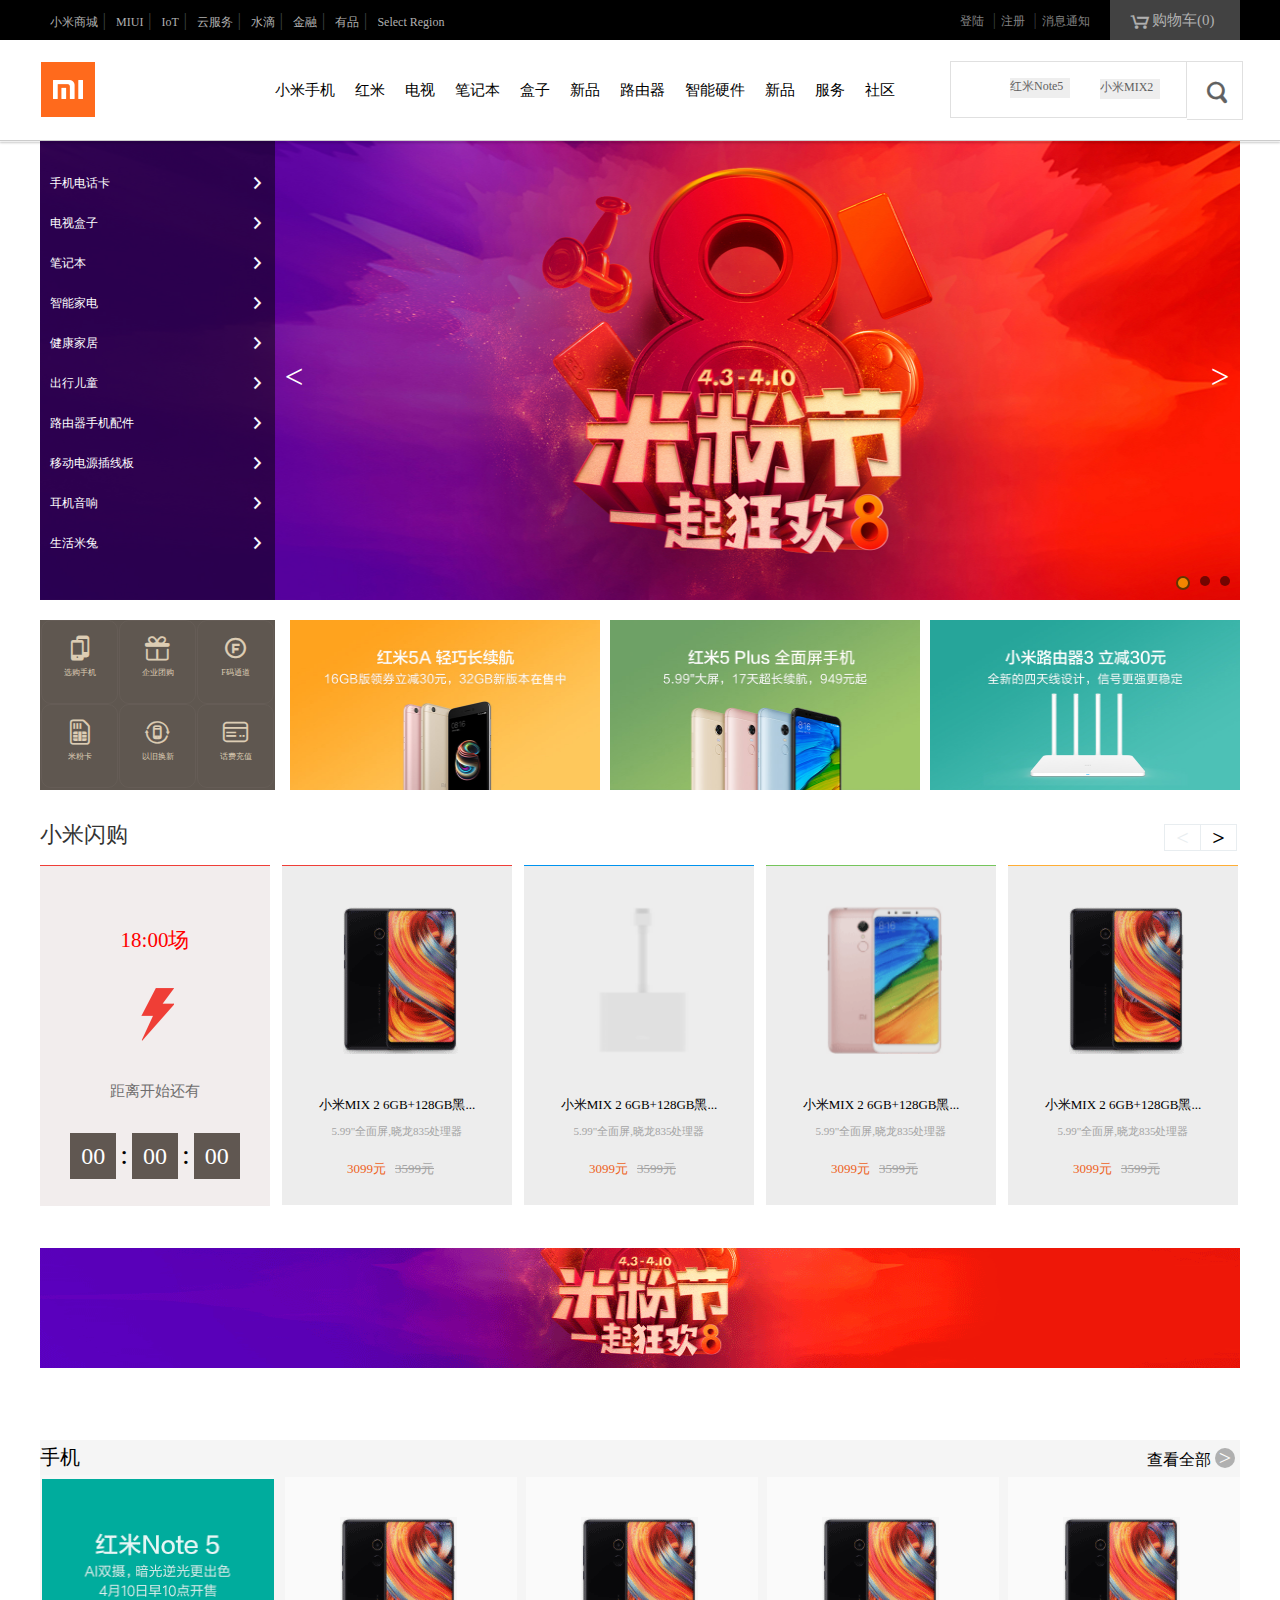
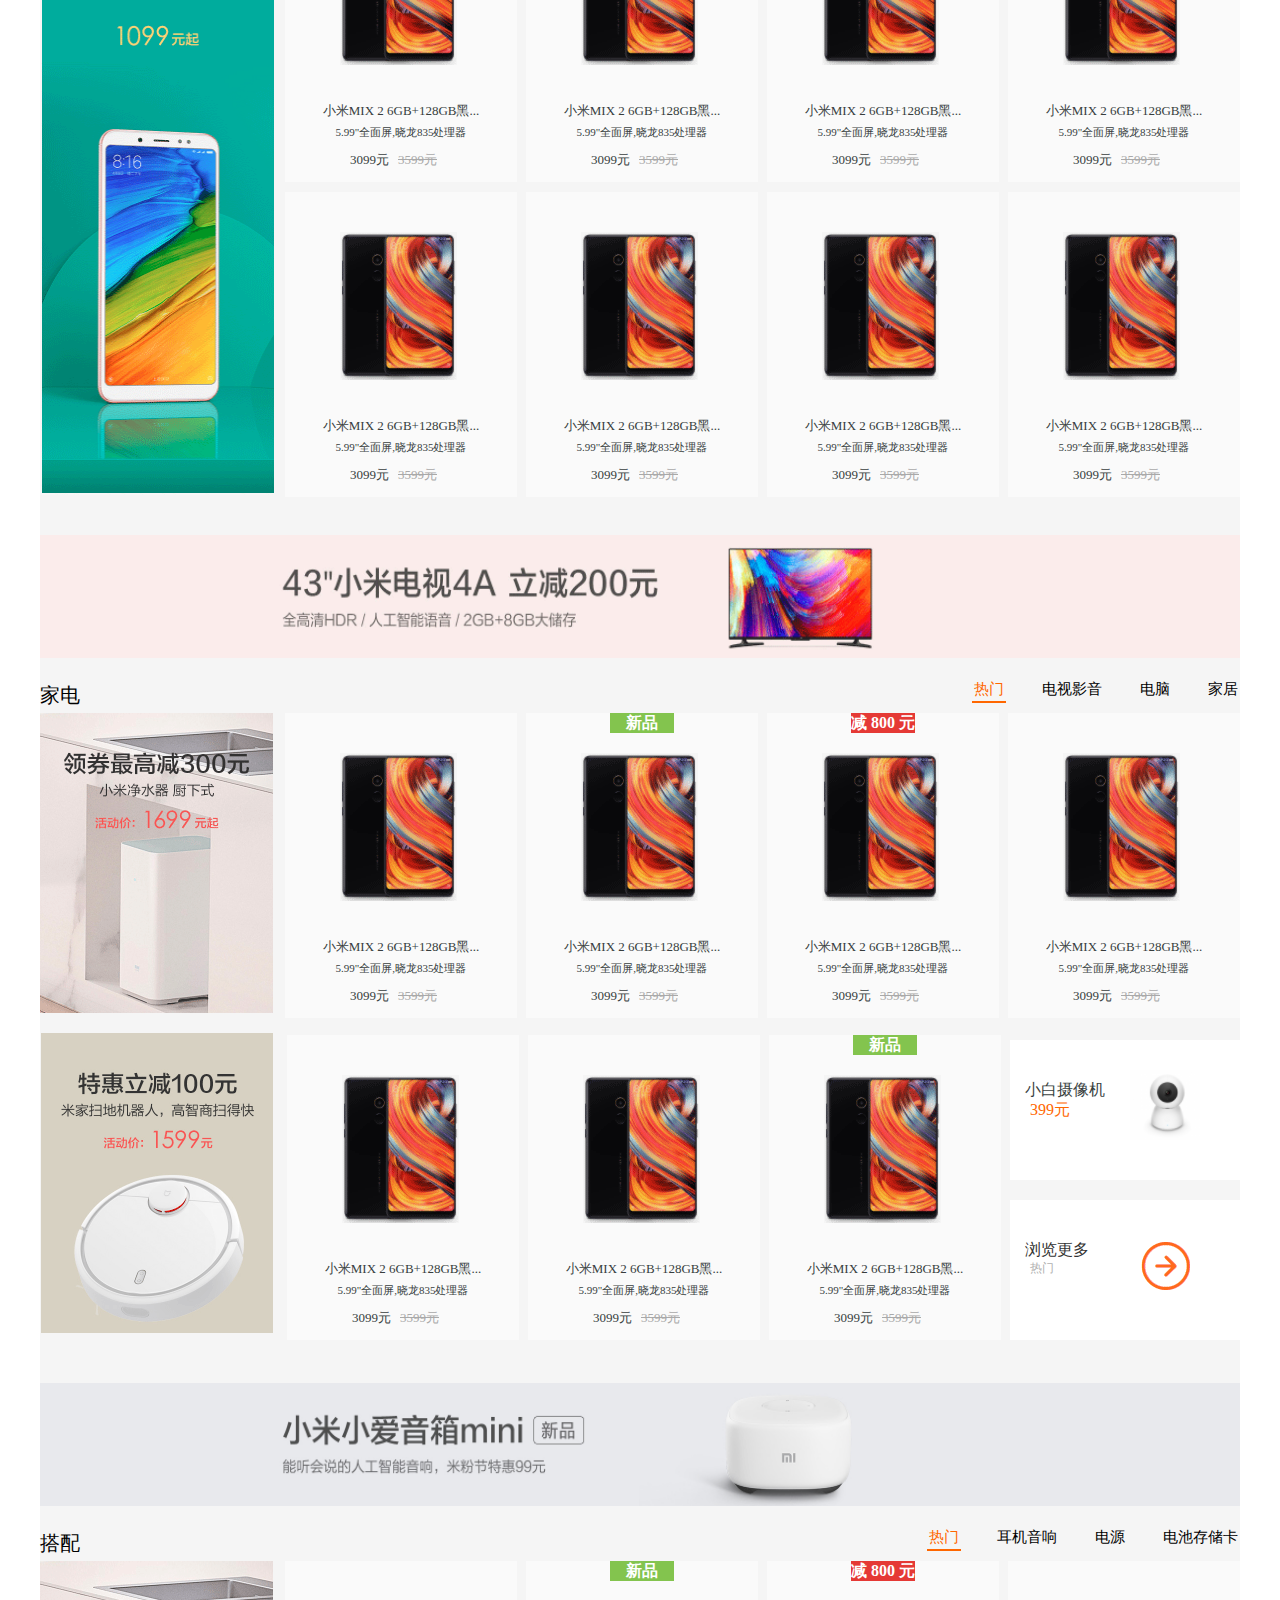
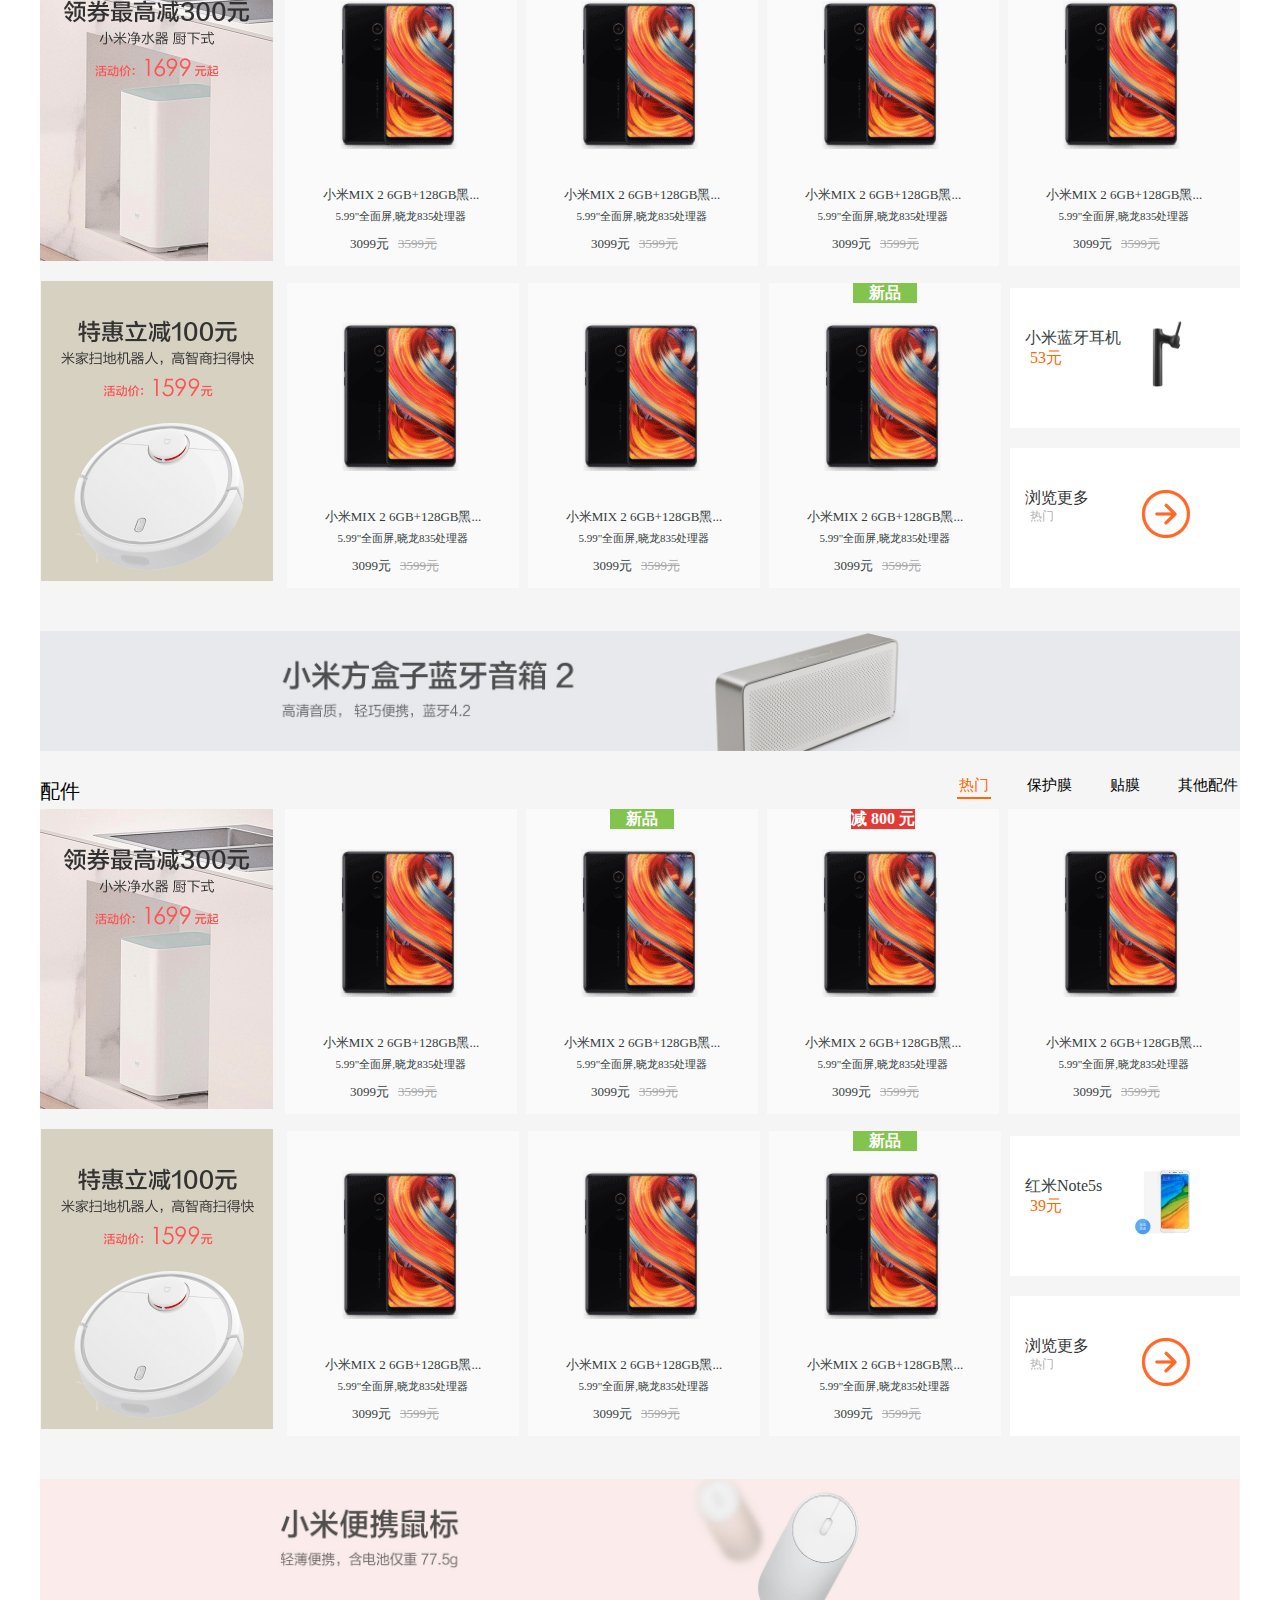
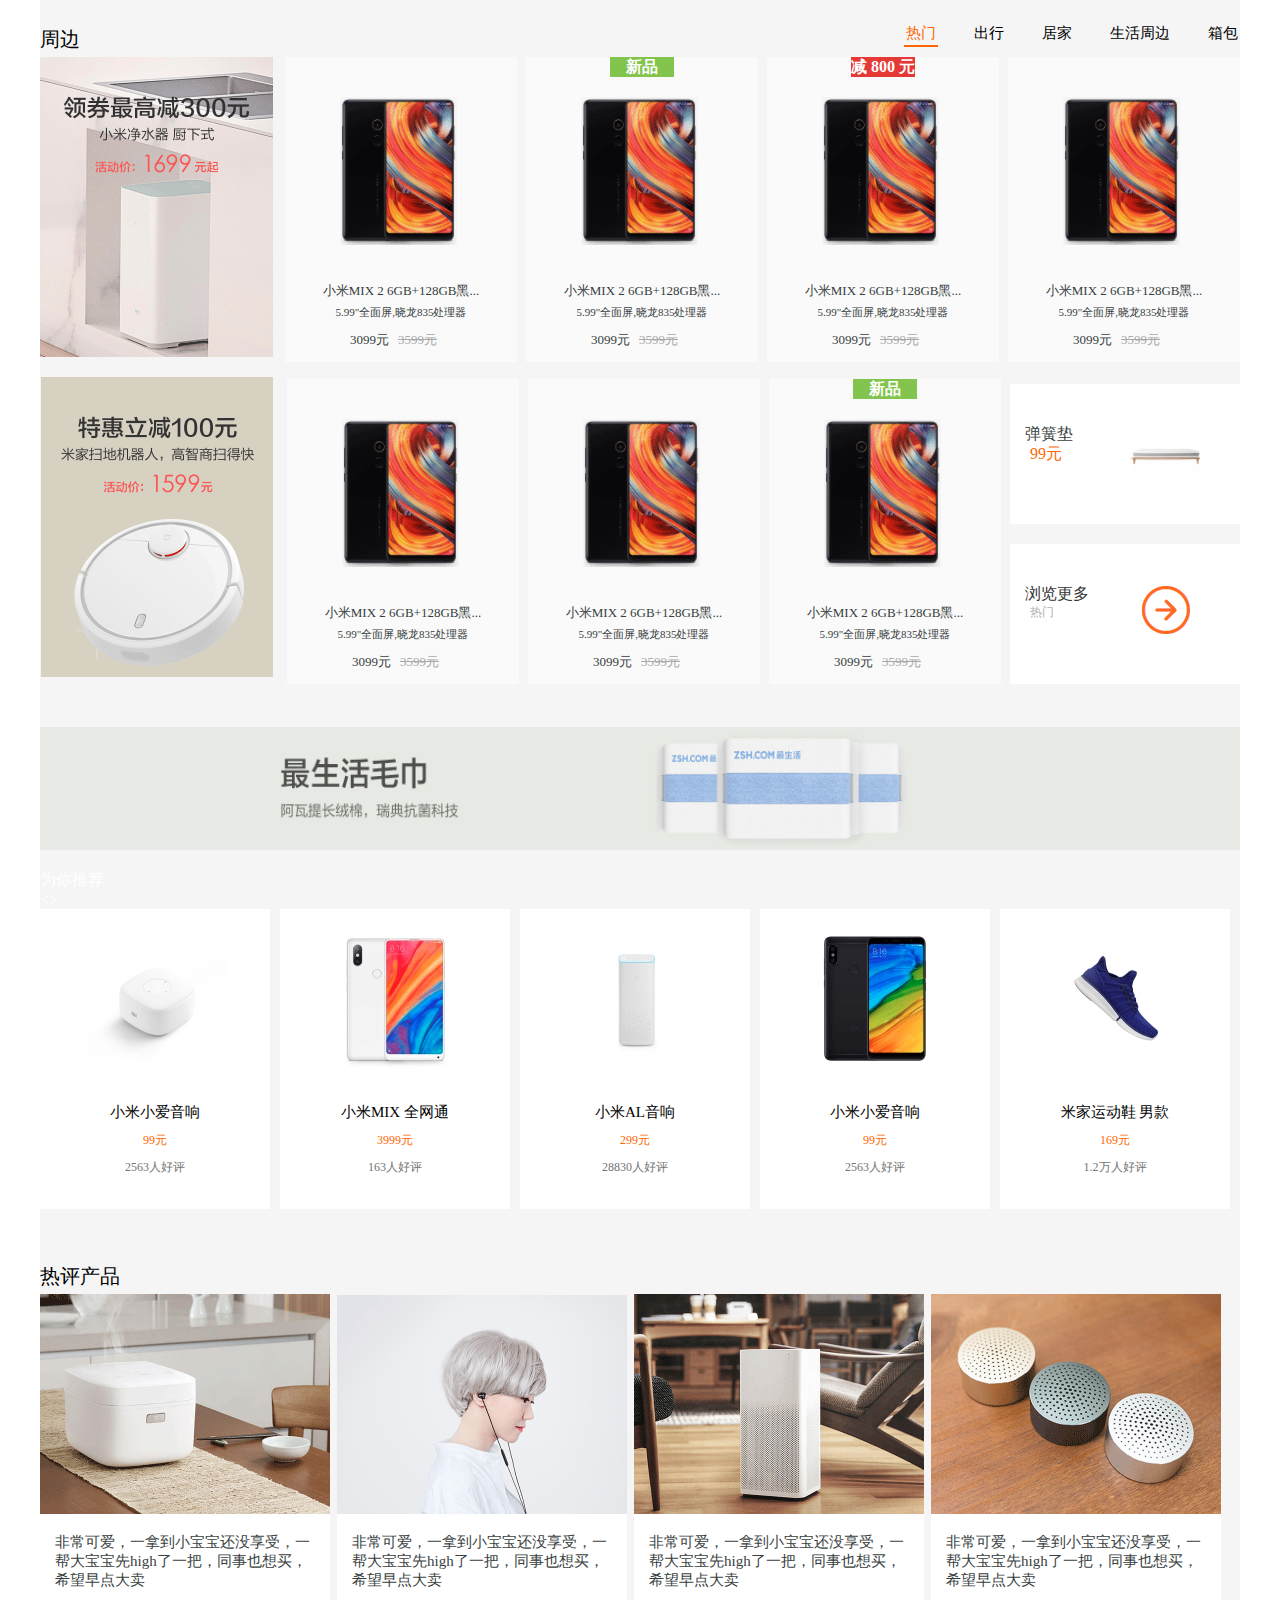
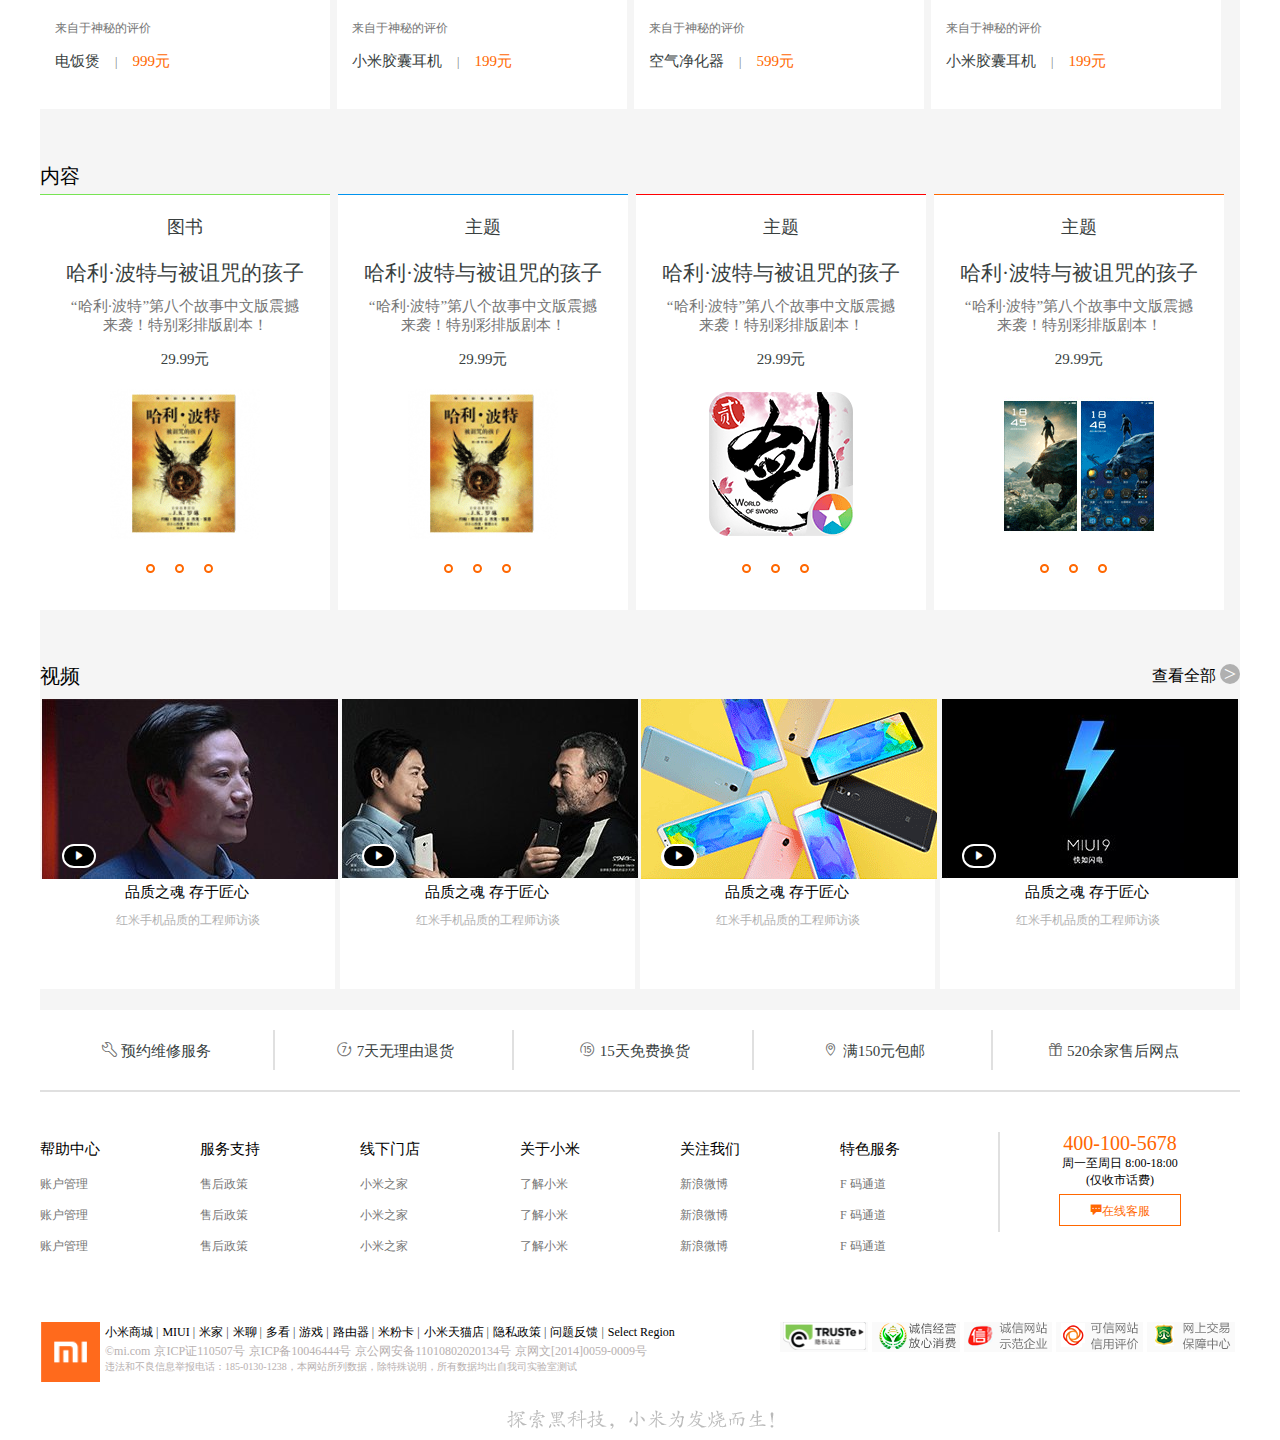
==== commit 5d13d979: "3.33" ====
--- a/mi -dazuoye/index.html
+++ b/mi -dazuoye/index.html
@@ -5,7 +5,7 @@
 	<link rel="stylesheet" type="text/css" href="./css/index.css">
 	<link rel="stylesheet" type="text/css" href="./css/font.css">
 	<link rel="stylesheet" href="css/reset.css">
-	<link rel="stylesheet" href="css/carousel.css">
+	<link rel="stylesheet" href="css/carouselhe.css">
 
 </head>
 <body>
@@ -20,7 +20,7 @@
 			<li><a href="#">云服务</a> <span>|</span></li>
 			<li><a href="#">水滴</a> <span>|</span></li>
 			<li><a href="#">金融</a> <span>|</span></li>
-			<li><a href="#">有品</a> <span>|</span></li>
+			<li><a href="youpin.html">有品</a> <span>|</span></li>
 			<li><a href="#">Select Region</a></li>
 		</ul>
 		<div class="cart-box">
@@ -53,7 +53,7 @@
 		</div>
 		<div class="nev">
 			  <ul>
-			  	<li><a href="">小米手机</a></li>
+			  	<li><a href="MIX.html">小米手机</a></li>
 			  	<li><a href="">红米</a></li>
 			  	<li><a href="">电视</a></li>
 			  	<li><a href="">笔记本</a></li>	
@@ -62,7 +62,7 @@
 			  	<li><a href="">路由器</a></li>
 			  	<li><a href="">智能硬件</a></li>
 			  	<li><a href="">新品</a></li>
-			  	<li><a href="">服务</a></li>
+			  	<li><a href="fuwu.html">服务</a></li>
 			  	<li><a href="">社区</a></li>
 			  </ul>
 			<div class="search">
@@ -250,7 +250,9 @@
 			<div class="logo2">
 				<ul>
 					<li><i class="iconfont">&#xe908;</i><span>选购手机</span></li>
-					<li><i class="iconfont">&#xe905;</i><span>企业团购</span></li>
+					<li><a href="tuangou.html">
+						<i class="iconfont">&#xe905;</i><span>企业团购</span></a>
+					</li>
 					<li><i class="iconfont">&#xe63f;</i><span>F码通道</span></li>
 					<li><i class="iconfont">&#xe906;</i><span>米粉卡</span></li>
 					<li><i class="iconfont">&#xe904;</i><span>以旧换新</span></li>
@@ -430,7 +432,7 @@
 
 		<div class="title2">
 			<span> 家电</span>
-			<ul>
+			<ul class="list1">
 				<li class="active">热门</li>
 				<li>电视影音</li>
 				<li>电脑</li>
@@ -442,7 +444,7 @@
 				<div class="dian1"> <img src="./images/12_19.gif"></div>
 				<div class="dian1"> <img src="./images/12.gif"></div>
 			</div>
-		    <ul>
+		    <ul class="list1">
 				<li class="body-mi">
 					<img src="./images/9_01.gif">
 					<span class="wt1">小米MIX 2 6GB+128GB黑...</span>
@@ -450,36 +452,51 @@
 					<span class="wt3">3099元</span>		
 					<del class="wt4">3599元</del>
 					<div class="hand"> <a href="#"></a></div>
-					<div class="float"> <a href="#">不错，打算再买一个。 <p>来自一个智障用户</p>    </a></div>
-					
-				</li><li class="body-mi  flag off-flag">
-					<img src="./images/9_01.gif">
-					<span class="wt1">小米MIX 2 6GB+128GB黑...</span>
-					<span class="wt2">5.99"全面屏,晓龙835处理器</span>
-					<span class="wt3">3099元</span>		
-					<del class="wt4">3599元</del>
-					<div class="hand"> <a href="#"></a></div>
-					<div class="float"> <a href="#">不错，打算再买一个。 <p>来自一个智障用户</p>    </a></div>
-				</li>
-			</li><li class="body-mi  flag  new-flag">
-					<img src="./images/9_01.gif">
-					<span class="wt1">小米MIX 2 6GB+128GB黑...</span>
-					<span class="wt2">5.99"全面屏,晓龙835处理器</span>
-					<span class="wt3">3099元</span>		
-					<del class="wt4">3599元</del>
-					<div class="hand"> <a href="#"></a></div>
-					<div class="float"> <a href="#">不错，打算再买一个。 <p>来自一个智障用户</p>    </a></div>
-
-				</li></li><li class="body-mi">
-					<img src="./images/9_01.gif">
-					<span class="wt1">小米MIX 2 6GB+128GB黑...</span>
-					<span class="wt2">5.99"全面屏,晓龙835处理器</span>
-					<span class="wt3">3099元</span>		
-					<del class="wt4">3599元</del>
-					<div class="hand"> <a href="#"></a></div>
-					<div class="float"> <a href="#">不错，打算再买一个。 <p>来自一个智障用户</p>    </a></div>
-
-				</li></li><li class="body-mi">
+					<div class="float"> 
+						<a href="#">不错，打算再买一个。
+					 		<p>来自一个智障用户</p>    
+					 	</a>
+					</div>
+					
+				</li>
+				<li class="body-mi  flag off-flag">
+					<img src="./images/9_01.gif">
+					<span class="wt1">小米MIX 2 6GB+128GB黑...</span>
+					<span class="wt2">5.99"全面屏,晓龙835处理器</span>
+					<span class="wt3">3099元</span>		
+					<del class="wt4">3599元</del>
+					<div class="hand"> <a href="#"></a></div>
+					<div class="float"> 
+						<a href="#">不错，打算再买一个。
+					 		<p>来自一个智障用户</p>    
+					 	</a>
+					</div>
+				</li>
+				<li class="body-mi  flag  new-flag">
+					<img src="./images/9_01.gif">
+					<span class="wt1">小米MIX 2 6GB+128GB黑...</span>
+					<span class="wt2">5.99"全面屏,晓龙835处理器</span>
+					<span class="wt3">3099元</span>		
+					<del class="wt4">3599元</del>
+					<div class="hand"> <a href="#"></a></div>
+					<div class="float"> 
+						<a href="#">不错，打算再买一个。
+					 		<p>来自一个智障用户</p>    
+					 	</a>
+					</div>
+
+				</li>
+				<li class="body-mi">
+					<img src="./images/9_01.gif">
+					<span class="wt1">小米MIX 2 6GB+128GB黑...</span>
+					<span class="wt2">5.99"全面屏,晓龙835处理器</span>
+					<span class="wt3">3099元</span>		
+					<del class="wt4">3599元</del>
+					<div class="hand"> <a href="#"></a></div>
+					<div class="float"> <a href="#">不错，打算再买一个。 <p>来自一个智障用户</p>    </a></div>
+
+				</li>
+				<li class="body-mi">
 					<div  class="boxtop">
 					
 						<span class="zi">小白摄像机</span>
@@ -501,25 +518,28 @@
 						<div class="hand1"> <a href="#"></a></div>
 					</div>
 					
-				</li></li><li class="body-mi flag new-flag">
-					<img src="./images/9_01.gif">
-					<span class="wt1">小米MIX 2 6GB+128GB黑...</span>
-					<span class="wt2">5.99"全面屏,晓龙835处理器</span>
-					<span class="wt3">3099元</span>		
-					<del class="wt4">3599元</del>
-					<div class="hand"> <a href="#"></a></div>
-					<div class="float"> <a href="#">不错，打算再买一个。 <p>来自一个智障用户</p>    </a></div>
-
-				</li></li><li class="body-mi">
-					<img src="./images/9_01.gif">
-					<span class="wt1">小米MIX 2 6GB+128GB黑...</span>
-					<span class="wt2">5.99"全面屏,晓龙835处理器</span>
-					<span class="wt3">3099元</span>		
-					<del class="wt4">3599元</del>
-					<div class="hand"> <a href="#"></a></div>
-					<div class="float"> <a href="#">不错，打算再买一个。 <p>来自一个智障用户</p>    </a></div>
-
-				</li></li><li class="body-mi">
+				</li>
+				<li class="body-mi flag new-flag">
+					<img src="./images/9_01.gif">
+					<span class="wt1">小米MIX 2 6GB+128GB黑...</span>
+					<span class="wt2">5.99"全面屏,晓龙835处理器</span>
+					<span class="wt3">3099元</span>		
+					<del class="wt4">3599元</del>
+					<div class="hand"> <a href="#"></a></div>
+					<div class="float"> <a href="#">不错，打算再买一个。 <p>来自一个智障用户</p>    </a></div>
+
+				</li>
+				<li class="body-mi">
+					<img src="./images/9_01.gif">
+					<span class="wt1">小米MIX 2 6GB+128GB黑...</span>
+					<span class="wt2">5.99"全面屏,晓龙835处理器</span>
+					<span class="wt3">3099元</span>		
+					<del class="wt4">3599元</del>
+					<div class="hand"> <a href="#"></a></div>
+					<div class="float"> <a href="#">不错，打算再买一个。 <p>来自一个智障用户</p>    </a></div>
+
+				</li>
+				<li class="body-mi">
 					<img src="./images/9_01.gif">
 					<span class="wt1">小米MIX 2 6GB+128GB黑...</span>
 					<span class="wt2">5.99"全面屏,晓龙835处理器</span>
@@ -533,10 +553,10 @@
 		</div>
 		<div class="ad3"><img src="./images/ad_04.gif"></div>
 
-	<div class="title2">
+		<div class="title2">
 			<span> 搭配</span>
-			<ul>
-				<li>热门</li>
+			<ul class="list2">
+				<li class="active">热门</li>
 				<li>耳机音响</li>
 				<li>电源</li>
 				<li>电池存储卡</li>
@@ -547,7 +567,7 @@
 				<div class="dian1"> <img src="./images/12_19.gif"></div>
 				<div class="dian1"> <img src="./images/12.gif"></div>
 			</div>
-		    <ul>
+		    <ul class="boxright list2" >
 				<li class="body-mi">
 					<img src="./images/9_01.gif">
 					<span class="wt1">小米MIX 2 6GB+128GB黑...</span>
@@ -636,11 +656,12 @@
 
 				</li>
 		</div>
-		<div class="ad3 "><img src="./images/ad_06.gif"></div>
-<div class="title2">
+		
+	<div class="ad3 "><img src="./images/ad_06.gif"></div>
+		<div class="title2">
 			<span> 配件</span>
-			<ul>
-				<li>热门</li>
+			<ul class="list3">
+				<li class="active">热门</li>
 				<li>保护膜</li>
 				<li>贴膜</li>
 				<li>其他配件</li>
@@ -651,7 +672,7 @@
 				<div class="dian1"> <img src="./images/12_19.gif"></div>
 				<div class="dian1"> <img src="./images/12.gif"></div>
 			</div>
-		    <ul>
+		    <ul class="boxright list3">
 				<li class="body-mi">
 					<img src="./images/9_01.gif">
 					<span class="wt1">小米MIX 2 6GB+128GB黑...</span>
@@ -743,8 +764,8 @@
 		<div class="ad3 "><img src="./images/ad_07.gif"></div>
 		<div class="title2">
 			<span> 周边</span>
-			<ul>
-				<li>热门</li>
+			<ul class="list4">
+				<li class="active">热门</li>
 				<li>出行</li>
 				<li>居家</li>
 				<li>生活周边</li>
@@ -756,7 +777,7 @@
 				<div class="dian1"> <img src="./images/12_19.gif"></div>
 				<div class="dian1"> <img src="./images/12.gif"></div>
 			</div>
-		    <ul>
+		    <ul class="list4">
 				<li class="body-mi">
 					<img src="./images/9_01.gif">
 					<span class="wt1">小米MIX 2 6GB+128GB黑...</span>
@@ -934,8 +955,11 @@
 					<span>哈利·波特与被诅咒的孩子</span>
 					<span>“哈利·波特”第八个故事中文版震撼来袭！特别彩排版剧本！ </span>
 					<span>29.99元</span>
-					<img src="./images/nei_2.gif">
-					<div></div><div></div><div></div>
+					
+						<img src="./images/nei_2.gif">
+						<div></div><div></div><div></div>
+						<!-- <div id="ceshi"></div> -->
+					
 				</li>
 				<li>
 					<span>主题</span>
@@ -1077,7 +1101,7 @@
 
 
 </body>
-<script src="js/data.js"></script>
+<script src="js/datahe.js"></script>
 <script src="js/tool.js"></script>
 <script src="js/index.js"></script>
 
--- a/mi -dazuoye/css/index.css
+++ b/mi -dazuoye/css/index.css
@@ -1,5 +1,8 @@
 
-
+/*
+何敏
+
+*/
 
 a{
 	text-decoration: none;
@@ -927,7 +930,7 @@
 /*------------------------*/
 .body{
 	width: 1200px;
-	height: 2150px;
+	height: 5970px;
 
 	background-color: #f5f5f5;
 
@@ -1099,7 +1102,7 @@
 	font-size: 15px;
 	padding: 2px;
 }
-.body .title2  ul li:first-child{
+ .title2  ul li.active{
 	color: #ff6700;
 	border-bottom: 2px solid #ff6700;
 }
@@ -1580,6 +1583,7 @@
 	text-align: center;
 	margin-top: 15px;
 }
+
 .body  .hotnei ul li  img{
 	display: block;
 	margin-left: 70px;
--- a/mi -dazuoye/css/carouselhe.css
+++ b/mi -dazuoye/css/carouselhe.css
@@ -0,0 +1,74 @@
+/*
+* @Author: TomChen
+* @Date:   2018-05-16 19:58:26
+* @Last Modified by:   TomChen
+* @Last Modified time: 2018-05-16 20:11:44
+*/
+.leftBtn,.rightBtn{
+	width: 30px;
+	height: 30px;
+	line-height: 30px;
+	text-align: center;
+	background: rgba(0,0,0,0.5);
+	color: #fff;
+	font-size: 20px;
+	position: absolute;
+	top:50%;
+	margin-top: -15px;
+	cursor: pointer;
+}
+.leftBtn{
+	left: 0;
+}
+.rightBtn{
+	right: 0;
+}
+.bottomBtn {
+	position: absolute;
+	bottom: 10px;
+	right: 0;
+}
+.bottomBtn li{
+	width: 20px;
+	height: 20px;
+	background: rgba(0,0,0,0.5);
+	float: left;
+	margin-right: 10px;
+	border-radius: 50%;
+	cursor: pointer;
+}
+.bottomBtn li.active{
+	background: rgba(255,255,0,0.5);
+}
+
+#carousel .leftBtn{
+	left:234px;
+}
+#carousel .leftBtn,#carousel .rightBtn{
+	width: 40px;
+	height: 60px;
+	line-height: 60px;
+	background: none;
+	font-size: 40px;
+	margin-top: -25px;	
+	font-weight: 100;
+}
+#carousel .leftBtn:hover,#carousel .rightBtn:hover{
+	background: rgba(0,0,0,0.5);
+}
+
+#carousel  .bottomBtn {
+	position: absolute;
+	bottom: 10px;
+	right: 10px;
+}
+#carousel .bottomBtn li{
+	width: 10px;
+	height: 10px;
+	box-sizing: border-box;
+
+}
+#carousel .bottomBtn li.active{
+	border: 1px solid rgba(0,0,0,0.6);
+	background: rgba(100,100,100,0.5);
+}
